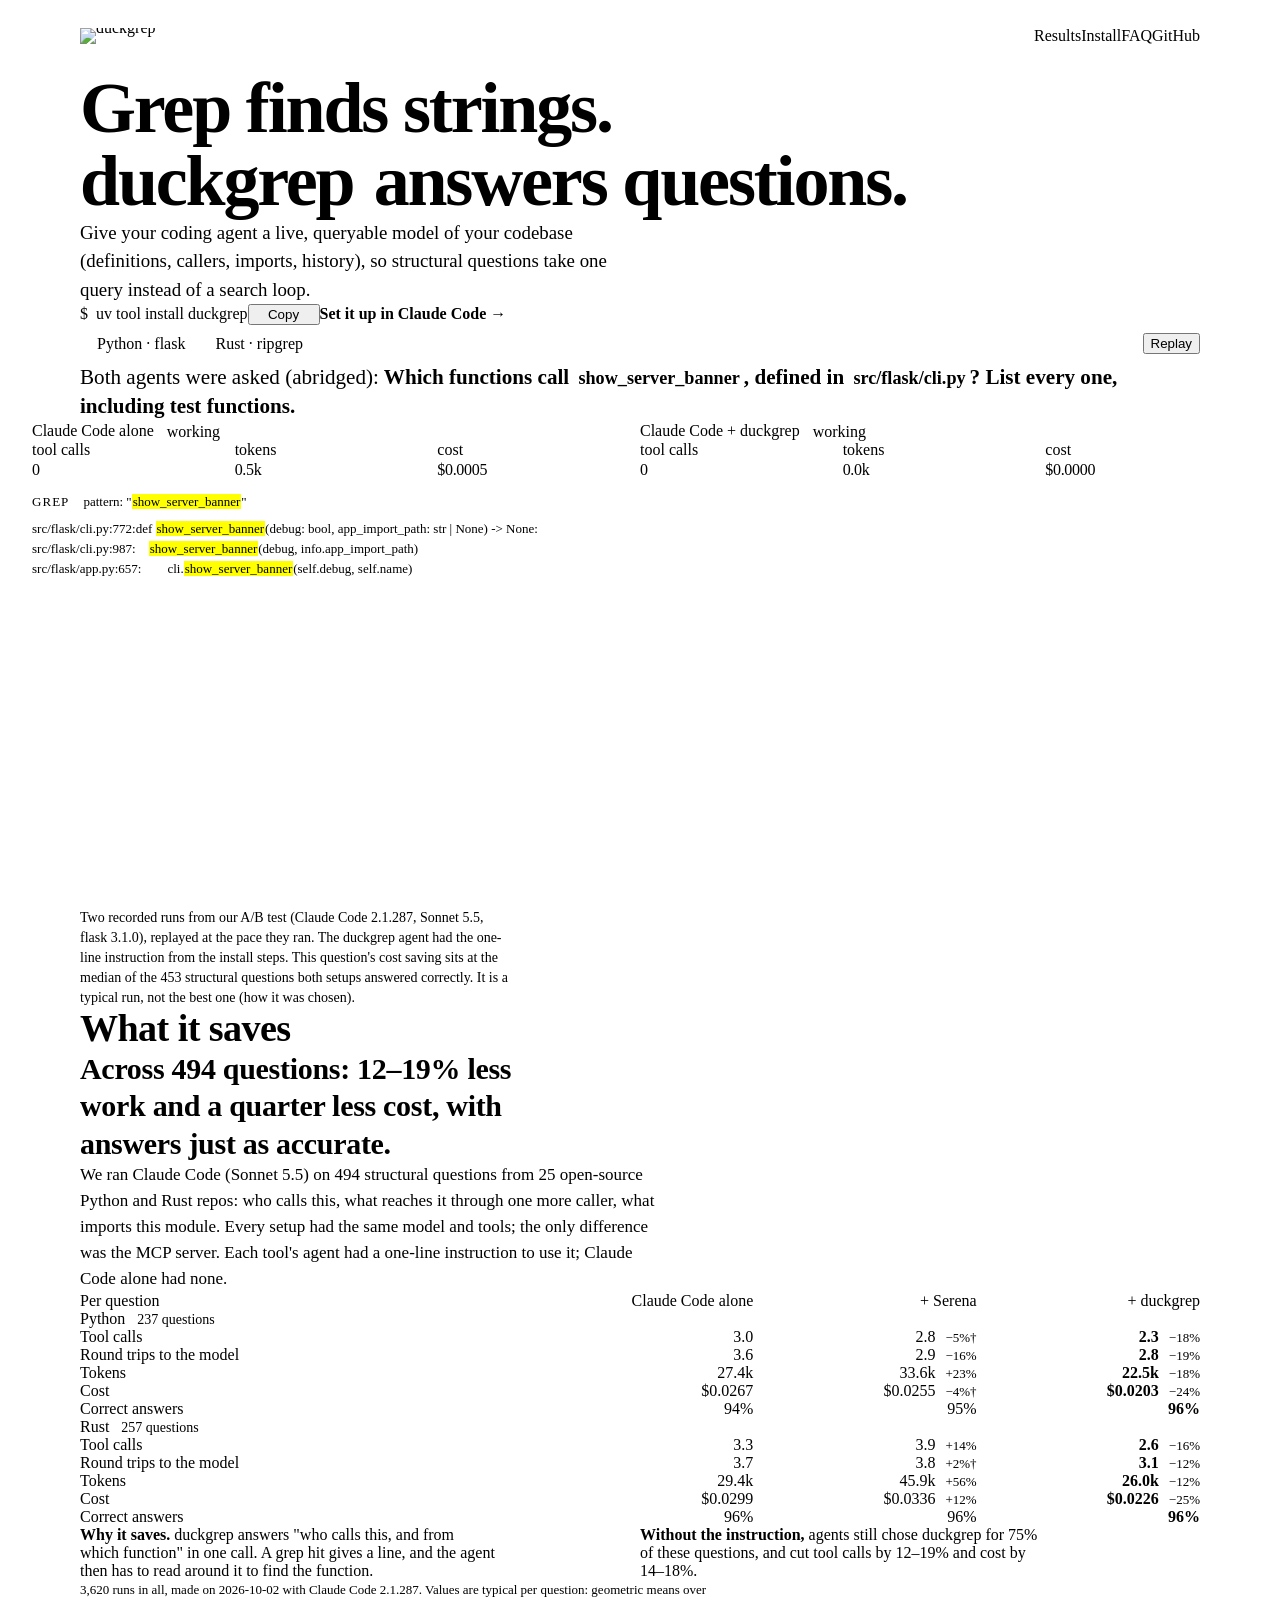
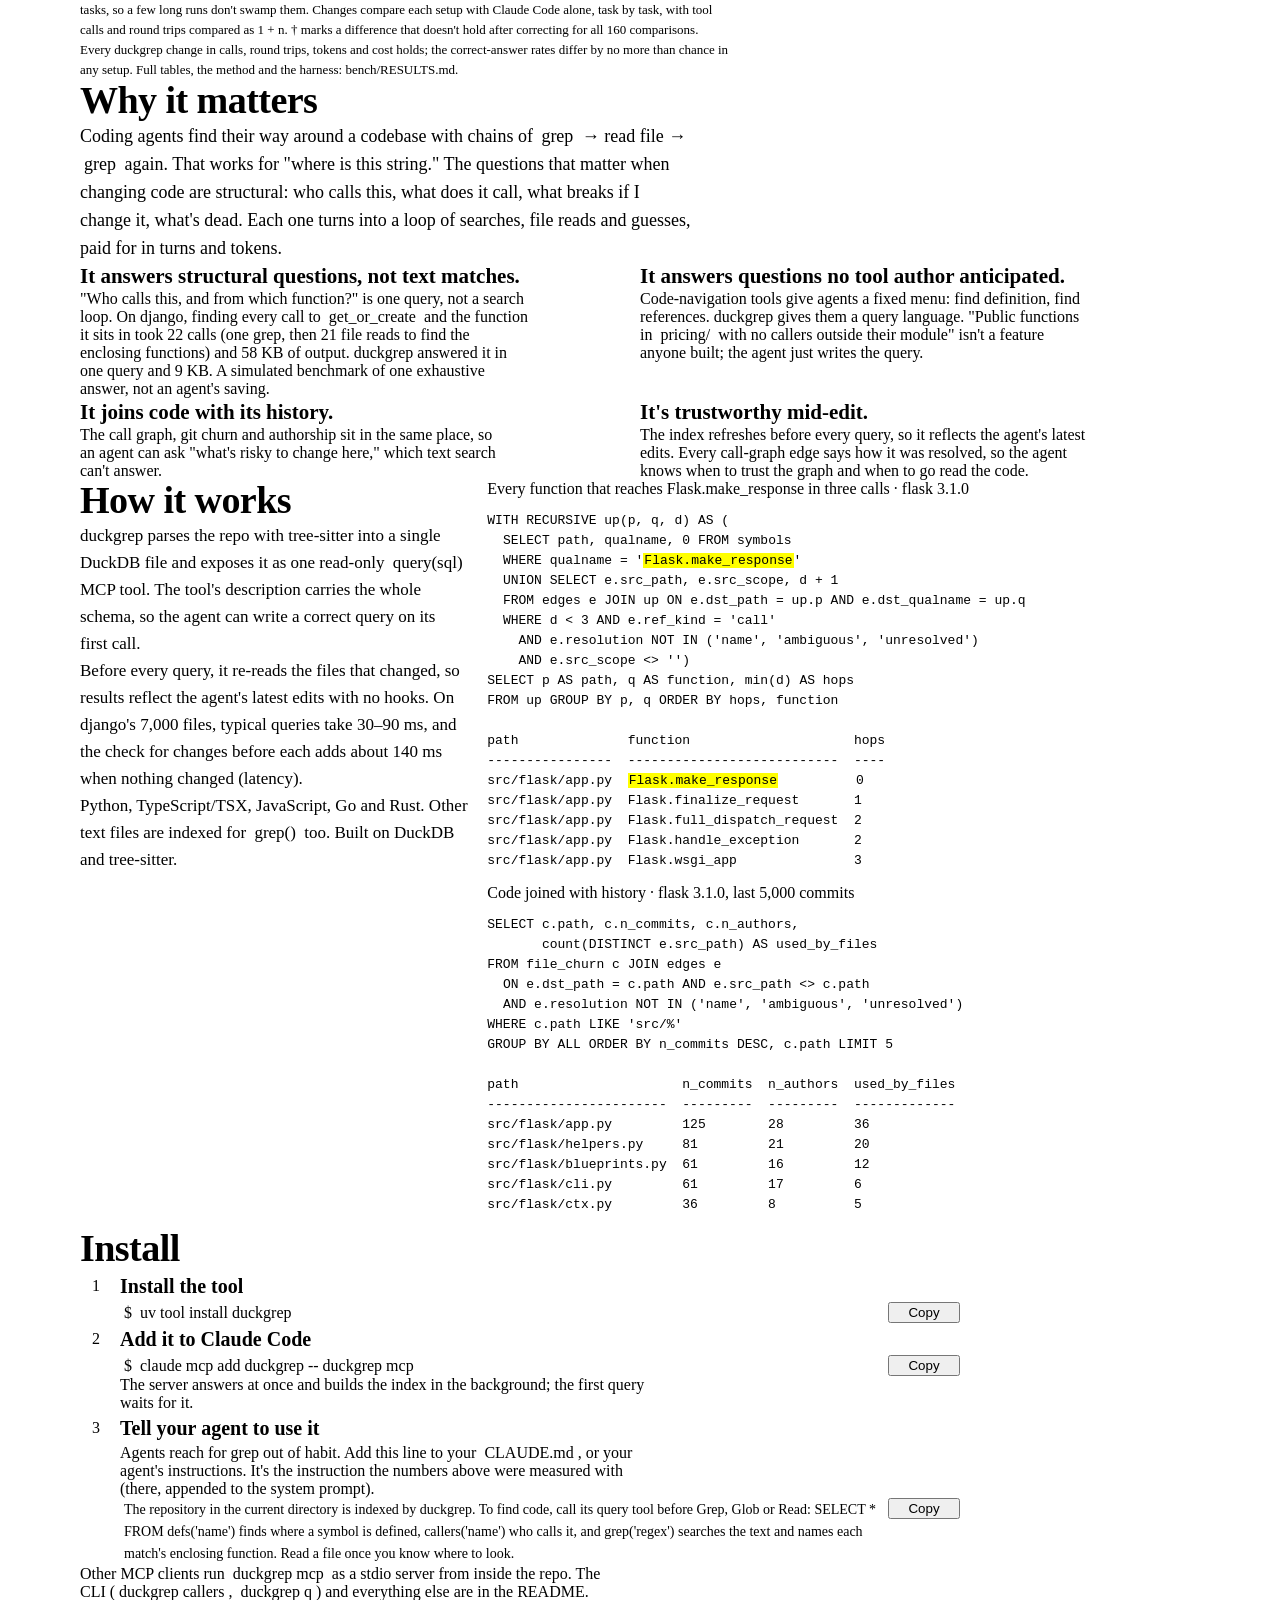
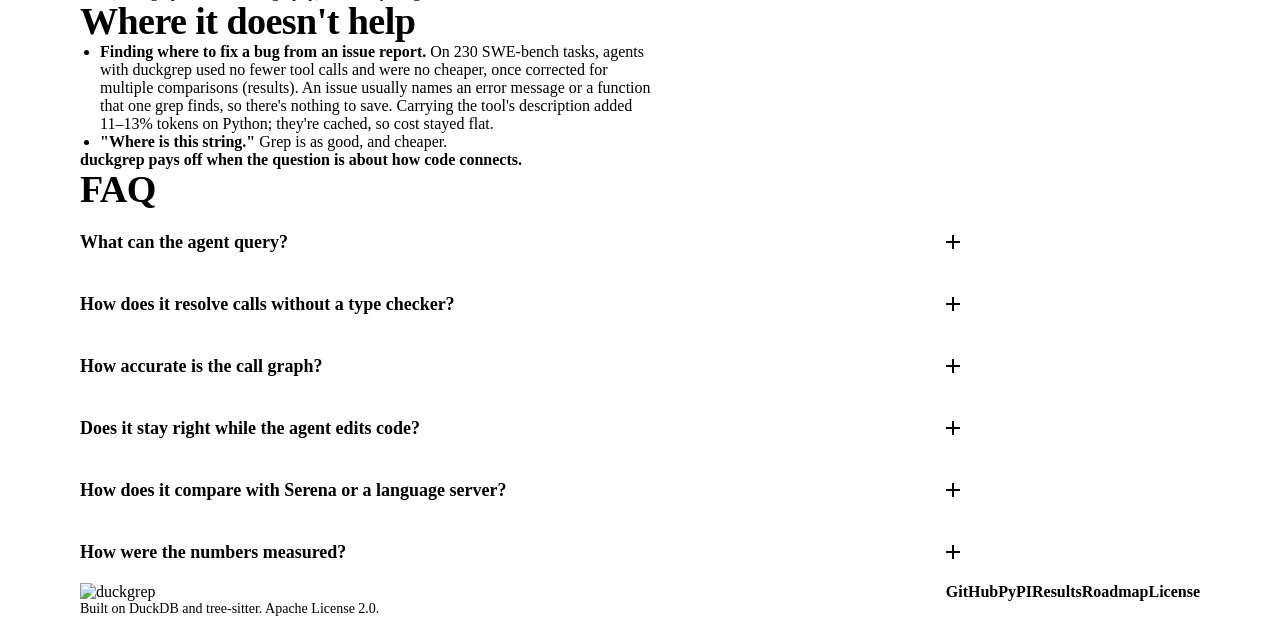
==== site/index.html @ 414340a4 "Merge pull request #22 from ccf/bench/jedi-no-django-stubs bench: score against django's source, not" ====
<!doctype html>
<html lang="en">
<head>
<meta charset="utf-8">
<meta name="viewport" content="width=device-width, initial-scale=1">
<title>duckgrep: a code index for coding agents (MCP server)</title>
<meta name="description" content="Give your coding agent a live, queryable model of your codebase (definitions, callers, imports, history), so structural questions take one query instead of a search loop.">
<link rel="canonical" href="https://duckgrep.dev/">
<meta property="og:type" content="website">
<meta property="og:url" content="https://duckgrep.dev/">
<meta property="og:title" content="duckgrep">
<meta property="og:description" content="Grep finds strings. duckgrep answers questions. Give your coding agent a live, queryable model of your codebase, so structural questions take one query instead of a search loop.">
<meta property="og:image" content="https://duckgrep.dev/og-image-dark.png">
<meta property="og:image:width" content="1200">
<meta property="og:image:height" content="630">
<meta property="og:image:alt" content="duckgrep: Grep finds strings. duckgrep answers questions.">
<meta name="twitter:card" content="summary_large_image">
<meta name="twitter:title" content="duckgrep: Grep finds strings. duckgrep answers questions.">
<link rel="icon" href="/favicon.ico" sizes="48x48">
<link rel="icon" href="/favicon.svg" type="image/svg+xml">
<link rel="apple-touch-icon" href="/apple-touch-icon.png">
<link rel="manifest" href="/site.webmanifest">
<meta name="theme-color" content="#fcfcfc" media="(prefers-color-scheme: light)">
<meta name="theme-color" content="#0d0d0d" media="(prefers-color-scheme: dark)">
<link rel="preconnect" href="https://fonts.googleapis.com">
<link rel="preconnect" href="https://fonts.gstatic.com" crossorigin>
<!-- the fonts tokens.css @imports, requested here so the browser finds them without waiting for tokens.css -->
<link rel="stylesheet" href="https://fonts.googleapis.com/css2?family=Hanken+Grotesk:wght@400;600;700&amp;family=JetBrains+Mono:wght@400;700;800&amp;display=swap">
<link rel="stylesheet" href="brand/tokens.css">
<link rel="stylesheet" href="brand/components.css">
<link rel="stylesheet" href="site.css">
<script>document.documentElement.classList.add("js")</script>
<script src="site.js" defer></script>
<script type="application/ld+json">
{
 "@context": "https://schema.org",
 "@type": "SoftwareApplication",
 "name": "duckgrep",
 "description": "Give your coding agent a live, queryable model of your codebase (definitions, callers, imports, history), so structural questions take one query instead of a search loop.",
 "url": "https://duckgrep.dev/",
 "applicationCategory": "DeveloperApplication",
 "operatingSystem": "macOS, Linux",
 "license": "https://www.apache.org/licenses/LICENSE-2.0",
 "offers": {
  "@type": "Offer",
  "price": "0",
  "priceCurrency": "USD"
 },
 "downloadUrl": "https://pypi.org/project/duckgrep/",
 "sameAs": [
  "https://github.com/ccf/duckgrep",
  "https://pypi.org/project/duckgrep/"
 ]
}
</script>
</head>
<body>
<a class="skip" href="#main">Skip to content</a>

<header class="top">
  <a class="top__home" href="/" aria-label="duckgrep home">
    <picture>
      <source media="(prefers-color-scheme: dark)" srcset="brand/logos/duckgrep-lockup-dark.svg">
      <img src="brand/logos/duckgrep-lockup-light.svg" alt="duckgrep" height="32">
    </picture>
  </a>
  <nav class="top__nav" aria-label="Page">
    <a href="#results">Results</a>
    <a href="#install">Install</a>
    <a href="#faq">FAQ</a>
    <a href="https://github.com/ccf/duckgrep">GitHub</a>
  </nav>
</header>

<main id="main">

<section class="hero" aria-labelledby="tagline">
  <h1 id="tagline" class="hero__title">Grep finds strings.<br>duckgrep <mark class="dg-match">answers questions.</mark></h1>
  <p class="hero__sub">Give your coding agent a live, queryable model of your codebase (definitions, callers, imports, history), so structural questions take one query instead of a search loop.</p>
  <div class="hero__act">
    <div class="cmd">
      <code class="cmd__text"><span class="cmd__prompt" aria-hidden="true">$</span> uv tool install duckgrep</code>
      <button class="dg-btn dg-btn--primary dg-btn--sm cmd__copy" type="button" data-copy="uv tool install duckgrep">Copy</button>
    </div>
    <a class="hero__more" href="#install">Set it up in Claude Code →</a>
  </div>
</section>

<section class="race" aria-labelledby="race-q">
  <div class="race__head">
    <div class="race__tabs" role="tablist" aria-label="Replayed question" hidden>
      <button type="button" role="tab" id="tab-python" aria-controls="q-python" aria-selected="true">Python · flask</button>
      <button type="button" role="tab" id="tab-rust" aria-controls="q-rust" aria-selected="false" tabindex="-1">Rust · ripgrep</button>
    </div>
    <button class="dg-btn dg-btn--secondary dg-btn--sm race__replay" type="button" hidden>Replay</button>
  </div>

  <div class="race__q" id="q-python" role="tabpanel" aria-labelledby="tab-python" data-q="python">
    <p class="race__ask" id="race-q"><span class="race__asked">Both agents were asked (abridged):</span> Which functions call <code>show_server_banner</code>, defined in <code>src/flask/cli.py</code>? List every one, including test functions.</p>
<!-- race:python -->
<div class="race__lanes" data-task="flask-callers-show_server_banner"><figure class="lane lane--alone"><figcaption class="dg-term__bar lane__bar">Claude Code alone</figcaption><dl class="meter" aria-label="Claude Code alone: totals"><div><dt>tool calls</dt><dd><span data-meter="calls">3</span></dd></div><div><dt>tokens</dt><dd><span data-meter="tokens">26.7k</span></dd></div><div><dt>cost</dt><dd><span data-meter="cost">$0.0182</span></dd></div></dl><ol class="steps dg-term"><li class="step" data-ms="1557" data-calls="1" data-tokens="6261" data-cost="0.0066"><p class="step__call"><span class="step__tool">Grep</span> <code><span class="ctx">pattern:</span> "<mark class="dg-match">show_server_banner</mark>"</code></p><pre class="step__out"><span class="path">src/flask/cli.py</span>:<span class="ln">772</span>:def <mark class="dg-match">show_server_banner</mark>(debug: bool, app_import_path: str | None) -&gt; None:
<span class="path">src/flask/cli.py</span>:<span class="ln">987</span>:    <mark class="dg-match">show_server_banner</mark>(debug, info.app_import_path)
<span class="path">src/flask/app.py</span>:<span class="ln">657</span>:        cli.<mark class="dg-match">show_server_banner</mark>(self.debug, self.name)</pre></li><li class="step" data-ms="3455" data-calls="2" data-tokens="12770" data-cost="0.0096"><p class="step__call"><span class="step__tool">Bash</span> <code><span class="prompt">$</span> awk 'NR&gt;=930 &amp;&amp; NR&lt;=990 &amp;&amp; /def /{print NR": "$0}' src/flask/cli.py; awk 'NR&gt;=600 &amp;&amp; NR&lt;=657 &amp;&amp; /def /{print NR": "$0}' src/flask/app.py</code></p><pre class="step__out"><span class="ln">941</span>: def run_command(
<span class="ln">969</span>:             def app(</pre></li><li class="step" data-ms="5466" data-calls="3" data-tokens="19462" data-cost="0.0122"><p class="step__call"><span class="step__tool">Grep</span> <code><span class="ctx">pattern:</span> "    def run\("  <span class="ctx">path:</span> src/flask/app.py</code></p><pre class="step__out"><span class="ln">546</span>:    def run(</pre></li><li class="step step--answer" data-ms="7905" data-calls="3" data-tokens="26661" data-cost="0.0182"><p class="step__answer"><span class="step__tool">answer</span> Flask.run, run_command <span class="verdict">correct</span></p></li></ol></figure><figure class="lane lane--duckgrep"><figcaption class="dg-term__bar lane__bar">Claude Code + duckgrep</figcaption><dl class="meter" aria-label="Claude Code + duckgrep: totals"><div><dt>tool calls</dt><dd><span data-meter="calls">2</span> <span class="meter__d">−1</span></dd></div><div><dt>tokens</dt><dd><span data-meter="tokens">22.7k</span> <span class="meter__d">−15%</span></dd></div><div><dt>cost</dt><dd><span data-meter="cost">$0.0141</span> <span class="meter__d">−23%</span></dd></div></dl><ol class="steps dg-term"><li class="step" data-ms="2131" data-calls="1" data-tokens="7243" data-cost="0.0060"><p class="step__call"><span class="step__tool">query</span> <code><span class="kw">SELECT</span> * <span class="kw">FROM</span> <span class="fn">callers</span>(<span class="str">'<mark class="dg-match">show_server_banner</mark>'</span>)</code></p><pre class="step__out"><span class="ctx">src_path          line  caller       ref_kind  receiver  resolution  targets</span>
<span class="ctx">----------------  ----  -----------  --------  --------  ----------  ------------------</span>
<span class="path">src/flask/app.py</span>  <span class="ln">657</span>   Flask.run    call      cli       module      <mark class="dg-match">show_server_banner</mark>
<span class="path">src/flask/cli.py</span>  <span class="ln">987</span>   run_command  call                local       <mark class="dg-match">show_server_banner</mark></pre></li><li class="step" data-ms="3831" data-calls="1" data-tokens="14765" data-cost="0.0092"><p class="step__note">Tests might reference it via mock; check quickly.</p></li><li class="step" data-ms="4087" data-calls="2" data-tokens="14765" data-cost="0.0092"><p class="step__call"><span class="step__tool">query</span> <code><span class="kw">SELECT</span> * <span class="kw">FROM</span> <span class="fn">grep</span>(<span class="str">'<mark class="dg-match">show_server_banner</mark>'</span>)</code></p><pre class="step__out"><span class="ctx">path              line  symbol              text</span>
<span class="ctx">----------------  ----  ------------------  -------------------------------------------------------------------------</span>
<span class="path">src/flask/app.py</span>  <span class="ln">657</span>   Flask.run                   cli.<mark class="dg-match">show_server_banner</mark>(self.debug, self.name)
<span class="path">src/flask/cli.py</span>  <span class="ln">772</span>   <mark class="dg-match">show_server_banner</mark>  def <mark class="dg-match">show_server_banner</mark>(debug: bool, app_import_path: str | None) -&gt; None:
<span class="path">src/flask/cli.py</span>  <span class="ln">987</span>   run_command             <mark class="dg-match">show_server_banner</mark>(debug, info.app_import_path)</pre></li><li class="step step--answer" data-ms="6415" data-calls="2" data-tokens="22740" data-cost="0.0141"><p class="step__answer"><span class="step__tool">answer</span> Flask.run, run_command <span class="verdict">correct</span></p></li></ol></figure></div>
<!-- /race:python -->
    <p class="race__result" data-result>Same answer, both correct. With duckgrep: <strong>1 fewer tool call, 15% fewer tokens and 23% less cost.</strong></p>
    <p class="race__note">Two recorded runs from our A/B test (Claude Code 2.1.287, Sonnet 5.5, flask 3.1.0), replayed at the pace they ran. The duckgrep agent had the one-line instruction from the install steps. This question's cost saving sits at the median of the 453 structural questions both setups answered correctly. It is a typical run, not the best one (<a href="https://github.com/ccf/duckgrep/blob/main/bench/RESULTS.md#replayed-runs">how it was chosen</a>).</p>
  </div>

  <div class="race__q" id="q-rust" role="tabpanel" aria-labelledby="tab-rust" data-q="rust">
    <p class="race__ask"><span class="race__asked">Both agents were asked (abridged):</span> Which functions call <code>eprint_nothing_searched</code>, defined in <code>crates/core/main.rs</code>, directly or through one intermediate function?</p>
<!-- race:rust -->
<div class="race__lanes" data-task="ripgrep-two-hop-eprint_nothing_searched"><figure class="lane lane--alone"><figcaption class="dg-term__bar lane__bar">Claude Code alone</figcaption><dl class="meter" aria-label="Claude Code alone: totals"><div><dt>tool calls</dt><dd><span data-meter="calls">3</span></dd></div><div><dt>tokens</dt><dd><span data-meter="tokens">27.6k</span></dd></div><div><dt>cost</dt><dd><span data-meter="cost">$0.0204</span></dd></div></dl><ol class="steps dg-term"><li class="step" data-ms="1761" data-calls="1" data-tokens="6268" data-cost="0.0063"><p class="step__call"><span class="step__tool">Grep</span> <code><span class="ctx">pattern:</span> "<mark class="dg-match">eprint_nothing_searched</mark>"</code></p><pre class="step__out"><span class="path">crates/core/main.rs</span>:<span class="ln">144</span>:        <mark class="dg-match">eprint_nothing_searched</mark>();
<span class="path">crates/core/main.rs</span>:<span class="ln">220</span>:        <mark class="dg-match">eprint_nothing_searched</mark>();
<span class="path">crates/core/main.rs</span>:<span class="ln">414</span>:fn <mark class="dg-match">eprint_nothing_searched</mark>() {</pre></li><li class="step" data-ms="3308" data-calls="2" data-tokens="12762" data-cost="0.0090"><p class="step__call"><span class="step__tool">Grep</span> <code><span class="ctx">pattern:</span> "^\s*(pub )?fn |<mark class="dg-match">eprint_nothing_searched</mark>"  <span class="ctx">path:</span> crates/core/main.rs</code></p><pre class="step__out"><span class="ln">43</span>:fn main() -&gt; ExitCode {
<span class="ln">77</span>:fn run(result: crate::flags::ParseResult&lt;HiArgs&gt;) -&gt; anyhow::Result&lt;ExitCode&gt; {
<span class="ln">107</span>:fn search(args: &amp;HiArgs, mode: SearchMode) -&gt; anyhow::Result&lt;bool&gt; {
<span class="ln">144</span>:        <mark class="dg-match">eprint_nothing_searched</mark>();
<span class="ln">160</span>:fn search_parallel(args: &amp;HiArgs, mode: SearchMode) -&gt; anyhow::Result&lt;bool&gt; {
<span class="ln">220</span>:        <mark class="dg-match">eprint_nothing_searched</mark>();
<span class="ln">235</span>:fn files(args: &amp;HiArgs) -&gt; anyhow::Result&lt;bool&gt; {
<span class="ctx">… 6 more lines</span></pre></li><li class="step" data-ms="4417" data-calls="2" data-tokens="19848" data-cost="0.0136"><p class="step__note">Direct callers: search, search_parallel. Now I need their callers.</p></li><li class="step" data-ms="4984" data-calls="3" data-tokens="19848" data-cost="0.0136"><p class="step__call"><span class="step__tool">Grep</span> <code><span class="ctx">pattern:</span> "\bsearch(_parallel)?\("  <span class="ctx">path:</span> crates  <span class="ctx">glob:</span> **/main.rs</code></p><pre class="step__out"><span class="path">crates/core/main.rs</span>:<span class="ln">87</span>:        Mode::Search(mode) if args.threads() == 1 =&gt; search(&amp;args, mode)?,
<span class="path">crates/core/main.rs</span>:<span class="ln">88</span>:        Mode::Search(mode) =&gt; search_parallel(&amp;args, mode)?,
<span class="path">crates/core/main.rs</span>:<span class="ln">107</span>:fn search(args: &amp;HiArgs, mode: SearchMode) -&gt; anyhow::Result&lt;bool&gt; {
<span class="path">crates/core/main.rs</span>:<span class="ln">126</span>:        let search_result = match searcher.search(&amp;haystack) {
<span class="path">crates/core/main.rs</span>:<span class="ln">160</span>:fn search_parallel(args: &amp;HiArgs, mode: SearchMode) -&gt; anyhow::Result&lt;bool&gt; {
<span class="path">crates/core/main.rs</span>:<span class="ln">190</span>:            let search_result = match searcher.search(&amp;haystack) {</pre></li><li class="step step--answer" data-ms="7589" data-calls="3" data-tokens="27623" data-cost="0.0204"><p class="step__answer"><span class="step__tool">answer</span> run, search, search_parallel <span class="verdict">correct</span></p></li></ol></figure><figure class="lane lane--duckgrep"><figcaption class="dg-term__bar lane__bar">Claude Code + duckgrep</figcaption><dl class="meter" aria-label="Claude Code + duckgrep: totals"><div><dt>tool calls</dt><dd><span data-meter="calls">2</span> <span class="meter__d">−1</span></dd></div><div><dt>tokens</dt><dd><span data-meter="tokens">23.0k</span> <span class="meter__d">−17%</span></dd></div><div><dt>cost</dt><dd><span data-meter="cost">$0.0159</span> <span class="meter__d">−22%</span></dd></div></dl><ol class="steps dg-term"><li class="step" data-ms="1700" data-calls="1" data-tokens="7378" data-cost="0.0079"><p class="step__call"><span class="step__tool">query</span> <code><span class="kw">SELECT</span> * <span class="kw">FROM</span> <span class="fn">callers</span>(<span class="str">'<mark class="dg-match">eprint_nothing_searched</mark>'</span>)</code></p><pre class="step__out"><span class="ctx">src_path             line  caller           ref_kind  receiver  resolution  targets</span>
<span class="ctx">-------------------  ----  ---------------  --------  --------  ----------  -----------------------</span>
<span class="path">crates/core/main.rs</span>  <span class="ln">144</span>   search           call                local       <mark class="dg-match">eprint_nothing_searched</mark>
<span class="path">crates/core/main.rs</span>  <span class="ln">220</span>   search_parallel  call                local       <mark class="dg-match">eprint_nothing_searched</mark></pre></li><li class="step" data-ms="3114" data-calls="2" data-tokens="15027" data-cost="0.0117"><p class="step__call"><span class="step__tool">query</span> <code><span class="kw">SELECT</span> * <span class="kw">FROM</span> <span class="fn">callers</span>(<span class="str">'search'</span>) <span class="kw">UNION</span> <span class="kw">ALL</span> <span class="kw">SELECT</span> * <span class="kw">FROM</span> <span class="fn">callers</span>(<span class="str">'search_parallel'</span>)</code></p><pre class="step__out"><span class="ctx">src_path                            line  caller           ref_kind  receiver  resolution  targets</span>
<span class="ctx">----------------------------------  ----  ---------------  --------  --------  ----------  ---------------</span>
<span class="path">crates/core/main.rs</span>                 <span class="ln">87</span>    run              call                local       search
<span class="path">crates/grep/examples/simplegrep.rs</span>  <span class="ln">29</span>    try_main         call                local       search
<span class="path">crates/core/main.rs</span>                 <span class="ln">126</span>   search           call      searcher  name        4 candidates
<span class="path">crates/core/main.rs</span>                 <span class="ln">190</span>   search_parallel  call      searcher  name        4 candidates
<span class="path">crates/core/main.rs</span>                 <span class="ln">88</span>    run              call                local       search_parallel</pre></li><li class="step step--answer" data-ms="6085" data-calls="2" data-tokens="23049" data-cost="0.0159"><p class="step__answer"><span class="step__tool">answer</span> run, search, search_parallel <span class="verdict">correct</span></p></li></ol></figure></div>
<!-- /race:rust -->
    <p class="race__result" data-result>Same answer, both correct. With duckgrep: <strong>1 fewer tool call, 17% fewer tokens and 22% less cost.</strong></p>
    <p class="race__note">Two recorded runs from our A/B test (Claude Code 2.1.287, Sonnet 5.5, ripgrep 14.1.1), replayed at the pace they ran. The duckgrep agent had the one-line instruction from the install steps. This question's cost saving is close to the median of the 453 structural questions both setups answered correctly (<a href="https://github.com/ccf/duckgrep/blob/main/bench/RESULTS.md#replayed-runs">how it was chosen</a>).</p>
  </div>
</section>

<section class="results" id="results" aria-labelledby="results-h">
  <h2 id="results-h" class="section__title">What it saves</h2>
  <p class="results__claim">Across 494 questions: 12–19% less work and a quarter less cost, with answers just as accurate.</p>
  <p class="section__lede">We ran Claude Code (Sonnet 5.5) on 494 structural questions from 25 open-source Python and Rust repos: who calls this, what reaches it through one more caller, what imports this module. Every setup had the same model and tools; the only difference was the MCP server. Each tool's agent had a one-line instruction to use it; Claude Code alone had none.</p>

  <div class="table-wrap" tabindex="0" role="region" aria-label="Results per question">
  <table class="results__table">
    <caption class="sr-only">Typical value per structural question (a geometric mean over tasks), by setup. Changes are against Claude Code alone.</caption>
    <thead>
      <tr><th scope="col">Per question</th><th scope="col">Claude Code alone</th><th scope="col">+ Serena</th><th scope="col" class="is-dg">+ duckgrep</th></tr>
    </thead>
    <tbody>
      <tr class="group"><th scope="rowgroup" colspan="4">Python <span>237 questions</span></th></tr>
      <tr><th scope="row">Tool calls</th><td>3.0</td><td>2.8 <span class="d">−5%†</span></td><td class="is-dg">2.3 <span class="d">−18%</span></td></tr>
      <tr><th scope="row">Round trips to the model</th><td>3.6</td><td>2.9 <span class="d">−16%</span></td><td class="is-dg">2.8 <span class="d">−19%</span></td></tr>
      <tr><th scope="row">Tokens</th><td>27.4k</td><td>33.6k <span class="d">+23%</span></td><td class="is-dg">22.5k <span class="d">−18%</span></td></tr>
      <tr><th scope="row">Cost</th><td>$0.0267</td><td>$0.0255 <span class="d">−4%†</span></td><td class="is-dg">$0.0203 <span class="d">−24%</span></td></tr>
      <tr><th scope="row">Correct answers</th><td>94%</td><td>95%</td><td class="is-dg">96%</td></tr>
      <tr class="group"><th scope="rowgroup" colspan="4">Rust <span>257 questions</span></th></tr>
      <tr><th scope="row">Tool calls</th><td>3.3</td><td>3.9 <span class="d">+14%</span></td><td class="is-dg">2.6 <span class="d">−16%</span></td></tr>
      <tr><th scope="row">Round trips to the model</th><td>3.7</td><td>3.8 <span class="d">+2%†</span></td><td class="is-dg">3.1 <span class="d">−12%</span></td></tr>
      <tr><th scope="row">Tokens</th><td>29.4k</td><td>45.9k <span class="d">+56%</span></td><td class="is-dg">26.0k <span class="d">−12%</span></td></tr>
      <tr><th scope="row">Cost</th><td>$0.0299</td><td>$0.0336 <span class="d">+12%</span></td><td class="is-dg">$0.0226 <span class="d">−25%</span></td></tr>
      <tr><th scope="row">Correct answers</th><td>96%</td><td>96%</td><td class="is-dg">96%</td></tr>
    </tbody>
  </table>
  </div>

  <div class="results__notes">
    <p><strong>Why it saves.</strong> duckgrep answers "who calls this, and from which function" in one call. A grep hit gives a line, and the agent then has to read around it to find the function.</p>
    <p><strong>Without the instruction,</strong> agents still chose duckgrep for 75% of these questions, and cut tool calls by 12–19% and cost by 14–18%.</p>
  </div>
  <p class="fine">3,620 runs in all, made on 2026-10-02 with Claude Code 2.1.287. Values are typical per question: geometric means over tasks, so a few long runs don't swamp them. Changes compare each setup with Claude Code alone, task by task, with tool calls and round trips compared as 1 + n. † marks a difference that doesn't hold after correcting for all 160 comparisons. Every duckgrep change in calls, round trips, tokens and cost holds; the correct-answer rates differ by no more than chance in any setup. Full tables, the method and the harness: <a href="https://github.com/ccf/duckgrep/blob/main/bench/RESULTS.md">bench/RESULTS.md</a>.</p>
</section>

<section class="why" aria-labelledby="why-h">
  <h2 id="why-h" class="section__title">Why it matters</h2>
  <p class="section__lede">Coding agents find their way around a codebase with chains of <code>grep</code> → read file → <code>grep</code> again. That works for "where is this string." The questions that matter when changing code are structural: who calls this, what does it call, what breaks if I change it, what's dead. Each one turns into a loop of searches, file reads and guesses, paid for in turns and tokens.</p>
  <ul class="reasons">
    <li><h3>It answers structural questions, not text matches.</h3><p>"Who calls this, and from which function?" is one query, not a search loop. On django, finding every call to <code>get_or_create</code> and the function it sits in took 22 calls (one grep, then 21 file reads to find the enclosing functions) and 58 KB of output. duckgrep answered it in one query and 9 KB. <a href="https://github.com/ccf/duckgrep/blob/main/bench/RESULTS.md">A simulated benchmark</a> of one exhaustive answer, not an agent's saving.</p></li>
    <li><h3>It answers questions no tool author anticipated.</h3><p>Code-navigation tools give agents a fixed menu: find definition, find references. duckgrep gives them a query language. "Public functions in <code>pricing/</code> with no callers outside their module" isn't a feature anyone built; the agent just writes the query.</p></li>
    <li><h3>It joins code with its history.</h3><p>The call graph, git churn and authorship sit in the same place, so an agent can ask "what's risky to change here," which text search can't answer.</p></li>
    <li><h3>It's trustworthy mid-edit.</h3><p>The index refreshes before every query, so it reflects the agent's latest edits. Every call-graph edge says how it was resolved, so the agent knows when to trust the graph and when to go read the code.</p></li>
  </ul>
</section>

<section class="how" aria-labelledby="how-h">
  <div class="how__text">
    <h2 id="how-h" class="section__title">How it works</h2>
    <p>duckgrep parses the repo with tree-sitter into a single DuckDB file and exposes it as one read-only <code>query(sql)</code> MCP tool. The tool's description carries the whole schema, so the agent can write a correct query on its first call.</p>
    <p>Before every query, it re-reads the files that changed, so results reflect the agent's latest edits with no hooks. On django's 7,000 files, typical queries take 30–90 ms, and the check for changes before each adds about 140 ms when nothing changed (<a href="https://github.com/ccf/duckgrep/blob/main/bench/RESULTS.md">latency</a>).</p>
    <p>Python, TypeScript/TSX, JavaScript, Go and Rust. Other text files are indexed for <code>grep()</code> too. Built on DuckDB and tree-sitter.</p>
  </div>
  <div class="how__terms">
    <figure class="how__term">
      <figcaption class="dg-term__bar">Every function that reaches <code>Flask.make_response</code> in three calls · flask 3.1.0</figcaption>
<pre class="dg-term"><span class="kw">WITH RECURSIVE</span> up(p, q, d) <span class="kw">AS</span> (
  <span class="kw">SELECT</span> path, qualname, <span class="num">0</span> <span class="kw">FROM</span> symbols
  <span class="kw">WHERE</span> qualname = <span class="str">'<mark class="dg-match">Flask.make_response</mark>'</span>
  <span class="kw">UNION SELECT</span> e.src_path, e.src_scope, d + <span class="num">1</span>
  <span class="kw">FROM</span> edges e <span class="kw">JOIN</span> up <span class="kw">ON</span> e.dst_path = up.p <span class="kw">AND</span> e.dst_qualname = up.q
  <span class="kw">WHERE</span> d &lt; <span class="num">3</span> <span class="kw">AND</span> e.ref_kind = <span class="str">'call'</span>
    <span class="kw">AND</span> e.resolution <span class="kw">NOT IN</span> (<span class="str">'name'</span>, <span class="str">'ambiguous'</span>, <span class="str">'unresolved'</span>)
    <span class="kw">AND</span> e.src_scope &lt;&gt; <span class="str">''</span>)
<span class="kw">SELECT</span> p <span class="kw">AS</span> path, q <span class="kw">AS</span> function, <span class="fn">min</span>(d) <span class="kw">AS</span> hops
<span class="kw">FROM</span> up <span class="kw">GROUP BY</span> p, q <span class="kw">ORDER BY</span> hops, function

<span class="ctx">path              function                     hops</span>
<span class="ctx">----------------  ---------------------------  ----</span>
<span class="path">src/flask/app.py</span>  <mark class="dg-match">Flask.make_response</mark>          0
<span class="path">src/flask/app.py</span>  Flask.finalize_request       1
<span class="path">src/flask/app.py</span>  Flask.full_dispatch_request  2
<span class="path">src/flask/app.py</span>  Flask.handle_exception       2
<span class="path">src/flask/app.py</span>  Flask.wsgi_app               3</pre>
    </figure>
    <figure class="how__term">
      <figcaption class="dg-term__bar">Code joined with history · flask 3.1.0, last 5,000 commits</figcaption>
<pre class="dg-term"><span class="kw">SELECT</span> c.path, c.n_commits, c.n_authors,
       <span class="fn">count</span>(<span class="kw">DISTINCT</span> e.src_path) <span class="kw">AS</span> used_by_files
<span class="kw">FROM</span> file_churn c <span class="kw">JOIN</span> edges e
  <span class="kw">ON</span> e.dst_path = c.path <span class="kw">AND</span> e.src_path &lt;&gt; c.path
  <span class="kw">AND</span> e.resolution <span class="kw">NOT IN</span> (<span class="str">'name'</span>, <span class="str">'ambiguous'</span>, <span class="str">'unresolved'</span>)
<span class="kw">WHERE</span> c.path <span class="kw">LIKE</span> <span class="str">'src/%'</span>
<span class="kw">GROUP BY ALL ORDER BY</span> n_commits <span class="kw">DESC</span>, c.path <span class="kw">LIMIT</span> <span class="num">5</span>

<span class="ctx">path                     n_commits  n_authors  used_by_files</span>
<span class="ctx">-----------------------  ---------  ---------  -------------</span>
<span class="path">src/flask/app.py</span>         125        28         36
<span class="path">src/flask/helpers.py</span>     81         21         20
<span class="path">src/flask/blueprints.py</span>  61         16         12
<span class="path">src/flask/cli.py</span>         61         17         6
<span class="path">src/flask/ctx.py</span>         36         8          5</pre>
    </figure>
  </div>
</section>

<section class="install" id="install" aria-labelledby="install-h">
  <h2 id="install-h" class="section__title">Install</h2>
  <ol class="steps-install">
    <li>
      <h3>Install the tool</h3>
      <div class="cmd"><code class="cmd__text"><span class="cmd__prompt" aria-hidden="true">$</span> uv tool install duckgrep</code><button class="dg-btn dg-btn--secondary dg-btn--sm cmd__copy" type="button" data-copy="uv tool install duckgrep">Copy</button></div>
    </li>
    <li>
      <h3>Add it to Claude Code</h3>
      <div class="cmd"><code class="cmd__text"><span class="cmd__prompt" aria-hidden="true">$</span> claude mcp add duckgrep -- duckgrep mcp</code><button class="dg-btn dg-btn--secondary dg-btn--sm cmd__copy" type="button" data-copy="claude mcp add duckgrep -- duckgrep mcp">Copy</button></div>
      <p>The server answers at once and builds the index in the background; the first query waits for it.</p>
    </li>
    <li>
      <h3>Tell your agent to use it</h3>
      <p>Agents reach for grep out of habit. Add this line to your <code>CLAUDE.md</code>, or your agent's instructions. It's the instruction the numbers above were measured with (there, appended to the system prompt).</p>
      <div class="cmd cmd--block"><code class="cmd__text" id="hint">The repository in the current directory is indexed by duckgrep. To find code, call its query tool before Grep, Glob or Read: SELECT * FROM defs('name') finds where a symbol is defined, callers('name') who calls it, and grep('regex') searches the text and names each match's enclosing function. Read a file once you know where to look.</code><button class="dg-btn dg-btn--secondary dg-btn--sm cmd__copy" type="button" data-copy-from="hint">Copy</button></div>
    </li>
  </ol>
  <p class="install__more">Other MCP clients run <code>duckgrep mcp</code> as a stdio server from inside the repo. The CLI (<code>duckgrep callers</code>, <code>duckgrep q</code>) and everything else are in the <a href="https://github.com/ccf/duckgrep#readme">README</a>.</p>
</section>

<section class="limits" aria-labelledby="limits-h">
  <h2 id="limits-h" class="section__title">Where it doesn't help</h2>
  <ul>
    <li><strong>Finding where to fix a bug from an issue report.</strong> On 230 SWE-bench tasks, agents with duckgrep used no fewer tool calls and were no cheaper, once corrected for multiple comparisons (<a href="https://github.com/ccf/duckgrep/blob/main/bench/RESULTS.md">results</a>). An issue usually names an error message or a function that one grep finds, so there's nothing to save. Carrying the tool's description added 11–13% tokens on Python; they're cached, so cost stayed flat.</li>
    <li><strong>"Where is this string."</strong> Grep is as good, and cheaper.</li>
  </ul>
  <p>duckgrep pays off when the question is about how code connects.</p>
</section>

<section class="faq" id="faq" aria-labelledby="faq-h">
  <h2 id="faq-h" class="section__title">FAQ</h2>

  <details>
    <summary>What can the agent query?</summary>
    <div class="faq__a">
      <dl class="schema">
        <div><dt><code>files</code></dt><dd>path, language, size, hash, line count, parse errors</dd></div>
        <div><dt><code>symbols</code></dt><dd>name, qualified name (<code>Class.method</code>), kind, parent, lines, signature, first doc line, exported</dd></div>
        <div><dt><code>refs</code></dt><dd>every identifier use (call, read, attribute, write, type, inherit, decorator, import, …), its receiver and enclosing scope</dd></div>
        <div><dt><code>imports</code></dt><dd>as written, plus the repo file each resolves to</dd></div>
        <div><dt><code>edges</code></dt><dd>reference → definition (the call graph), with a resolution tier</dd></div>
        <div><dt><code>lines</code></dt><dd>full text, for <code>grep()</code></dd></div>
        <div><dt><code>commits</code>, <code>file_churn</code></dt><dd>git history</dd></div>
      </dl>
      <p>Table macros: <code>defs</code>, <code>callers</code>, <code>callees</code>, <code>outline</code>, <code>grep</code>, <code>source</code>. <code>duckgrep schema</code> prints exactly what the agent sees.</p>
    </div>
  </details>

  <details>
    <summary>How does it resolve calls without a type checker?</summary>
    <div class="faq__a">
      <p>Tree-sitter gives syntax, not types, so every edge says how it was resolved:</p>
      <ul>
        <li><strong>Confident</strong> (<code>self</code>, <code>local</code>, <code>package</code>, <code>import</code>, <code>module</code>, <code>qualified</code>): from scope and import analysis, including aliases, relative imports, star imports (Python and Rust), <code>go.mod</code> prefixes, Cargo crate names and one hop of re-exports. <code>qualified</code> (<code>Class.method</code>) needs the class defined or imported in the calling file.</li>
        <li><strong><code>name</code></strong>: <code>obj.method()</code> on a receiver of unknown type, matched by method name, one row per candidate up to 10.</li>
        <li><strong><code>ambiguous</code></strong>: more candidates, or a method builtin types also have (<code>get</code>, <code>append</code>, <code>clone</code>). The target is left empty rather than guessed.</li>
        <li><strong><code>unresolved</code></strong>: no in-repo target, such as the standard library or third-party code.</li>
      </ul>
    </div>
  </details>

  <details>
    <summary>How accurate is the call graph?</summary>
    <div class="faq__a">
      <p>Measured against jedi's goto-definition on sampled calls in Python repos (<a href="https://github.com/ccf/duckgrep/blob/main/bench/RESULTS.md">bench/RESULTS.md</a>):</p>
      <div class="table-wrap">
      <table class="mini">
        <thead><tr><th scope="col">Repo</th><th scope="col">Calls with an in-repo target</th><th scope="col">Resolved confidently</th><th scope="col">Precision</th></tr></thead>
        <tbody>
          <tr><th scope="row">django</th><td>1,532</td><td>65.7%</td><td>100%</td></tr>
          <tr><th scope="row">freqtrade</th><td>1,623</td><td>71.4%</td><td>100%</td></tr>
          <tr><th scope="row">requests</th><td>55</td><td>85.5%</td><td>100%</td></tr>
        </tbody>
      </table>
      </div>
      <p>The rest fall to <code>name</code>, <code>ambiguous</code> or <code>unresolved</code>, which say so rather than guess. Calls on local variables are the main gap; see the <a href="https://github.com/ccf/duckgrep/blob/main/docs/roadmap.md">roadmap</a>.</p>
    </div>
  </details>

  <details>
    <summary>Does it stay right while the agent edits code?</summary>
    <div class="faq__a">
      <p>Yes. Before every query it lists the repo's files, stats each one and hashes only those whose size or modification time changed. Changed files have their rows swapped in one transaction, and call-graph edges that depend on them are recomputed when a query needs them. Tests check that the incremental index equals a full rebuild after renames, deletions and import changes. One known gap: an aliased re-export chain can keep a stale edge after an edit (<a href="https://github.com/ccf/duckgrep/blob/main/docs/roadmap.md">roadmap</a>).</p>
    </div>
  </details>

  <details>
    <summary>How does it compare with Serena or a language server?</summary>
    <div class="faq__a">
      <p>Serena gives agents a fixed set of language-server tools (find symbol, find references). duckgrep gives them one query over the whole parse, the call graph and git history, so questions combine in a single call. In the same benchmark, Serena added 23–56% tokens and cost 12% more on Rust; duckgrep cut cost by 24–25%, and accuracy was level across all three. The trade-off: a language server resolves types exactly; duckgrep's edges say when they're guessing.</p>
    </div>
  </details>

  <details>
    <summary>How were the numbers measured?</summary>
    <div class="faq__a">
      <p>The real Claude Code CLI ran in a scrubbed environment, with Bash, Read, Grep and Glob, under five setups that differ only in one MCP server and an optional one-line instruction. The 724 tasks were structural questions with answer keys from jedi and rust-analyzer, and issue localization from SWE-bench Lite, Multilingual and Live, with keys from the fix patches. Each setup is paired with plain Claude Code task by task, with bootstrap intervals and a Holm correction across all comparisons.</p>
      <p>The harness, the suites and every number are in the repo: <a href="https://github.com/ccf/duckgrep/tree/main/bench/eval">bench/eval</a> and <a href="https://github.com/ccf/duckgrep/blob/main/bench/RESULTS.md">bench/RESULTS.md</a>.</p>
    </div>
  </details>
</section>

</main>

<footer class="foot">
  <div class="foot__mark">
    <picture>
      <source media="(prefers-color-scheme: dark)" srcset="brand/logos/duckgrep-lockup-dark.svg">
      <img src="brand/logos/duckgrep-lockup-light.svg" alt="duckgrep" height="24">
    </picture>
    <p>Built on DuckDB and tree-sitter. Apache License 2.0.</p>
  </div>
  <nav class="foot__nav" aria-label="Elsewhere">
    <a href="https://github.com/ccf/duckgrep">GitHub</a>
    <a href="https://pypi.org/project/duckgrep/">PyPI</a>
    <a href="https://github.com/ccf/duckgrep/blob/main/bench/RESULTS.md">Results</a>
    <a href="https://github.com/ccf/duckgrep/blob/main/docs/roadmap.md">Roadmap</a>
    <a href="https://github.com/ccf/duckgrep/blob/main/LICENSE">License</a>
  </nav>
</footer>
</body>
</html>
---- site/site.css ----
/* duckgrep.dev. Colours, type and spacing come from brand/tokens.css; terminal and button from brand/components.css. */

*,
*::before,
*::after { box-sizing: border-box; }

html { -webkit-text-size-adjust: 100%; scroll-padding-top: var(--space-4); }
@media (prefers-reduced-motion: no-preference) { html { scroll-behavior: smooth; } }

body {
  margin: 0;
  background: var(--surface);
  color: var(--ink);
  font: 400 16px/24px var(--font-sans);
  font-kerning: normal;
  -webkit-font-smoothing: antialiased;
  caret-color: var(--ink);
  scrollbar-color: var(--border-strong) var(--surface);
}

::selection { background: var(--match-bg); color: var(--match-ink); }

:focus-visible { outline: 2px solid var(--focus); outline-offset: 2px; border-radius: var(--radius-sm); }

a { color: var(--link); text-decoration: none; text-underline-offset: 3px; text-decoration-thickness: 1px; }
a:hover { text-decoration: underline; }

code { font: 400 0.92em/1 var(--font-mono); font-variant-ligatures: none; }
p code, li code, dd code, summary code, h3 code {
  padding: 1px 4px;
  border-radius: var(--radius-sm);
  background: var(--surface-code);
  border: 1px solid var(--border);
  white-space: nowrap;
}

h1, h2, h3 { margin: 0; text-wrap: balance; }
p { margin: 0; text-wrap: pretty; }

.sr-only {
  position: absolute; width: 1px; height: 1px; padding: 0; margin: -1px;
  overflow: hidden; clip: rect(0 0 0 0); white-space: nowrap; border: 0;
}

.skip {
  position: absolute; left: var(--space-3); top: -48px; z-index: 2;
  padding: var(--space-2) var(--space-3); border-radius: var(--radius-md);
  background: var(--ink); color: var(--surface);
}
.skip:focus { top: var(--space-3); }

/* the one column */
.top, main > section, .foot {
  width: min(1120px, 100% - 2 * clamp(16px, 4vw, 32px));
  margin-inline: auto;
}
/* the race is the one moment wider than the column: its tables need the room */
main > section.race { width: min(1360px, 100% - 2 * clamp(16px, 4vw, 32px)); }

/* header */
.top {
  display: flex; align-items: center; justify-content: space-between; gap: var(--space-4);
  height: 72px;
}
.top__home { display: block; line-height: 0; border-radius: var(--radius-md); }
.top__home img { height: 32px; width: auto; }
.top__nav { display: flex; gap: var(--space-4); font: 600 15px/20px var(--font-sans); }
.top__nav a { color: var(--ink-muted); }
.top__nav a:hover { color: var(--ink); }

/* hero */
.hero { padding-block: clamp(32px, 4.5vw, 56px) var(--space-5); }
.hero__title {
  font-size: clamp(2.5rem, 1.1rem + 5vw, 4.5rem);
  line-height: 1.02;
  font-weight: 700;
  letter-spacing: -0.03em;
}
.hero__title .dg-match {
  padding: 0 0.06em; border-radius: var(--radius-sm);
  background: linear-gradient(var(--match-bg), var(--match-bg)) 0 58% / 100% 0.9em no-repeat;
  -webkit-box-decoration-break: clone; box-decoration-break: clone; }
.hero__sub {
  margin-top: var(--space-3);
  max-width: 60ch;
  font-size: clamp(17px, 0.9rem + 0.35vw, 20px);
  line-height: 1.5;
  color: var(--ink-muted);
}
.hero__act { display: flex; flex-wrap: wrap; align-items: center; gap: var(--space-3) var(--space-4); margin-top: var(--space-4); }
.hero__more { font-weight: 600; }

/* a copyable command */
.cmd {
  display: flex; align-items: center; gap: var(--space-3);
  min-width: 0; max-width: 100%;
  padding: 4px 4px 4px var(--space-3);
  border: 1px solid var(--border);
  border-radius: var(--radius-md);
  background: var(--surface-code);
}
.cmd__text {
  flex: 1 1 auto; min-width: 0;
  font: 400 15px/22px var(--font-mono);
  white-space: nowrap; overflow-x: auto;
  scrollbar-width: none;
}
.cmd__prompt { color: var(--code-comment); margin-right: 0.5ch; user-select: none; }
.cmd__copy { flex: none; min-width: 72px; justify-content: center; }
.cmd--block { align-items: flex-start; padding-block: var(--space-3) 4px; }
.cmd--block .cmd__text { white-space: normal; font-size: 14px; line-height: 22px; padding-bottom: var(--space-2); }

/* the race */
.race { padding-bottom: var(--space-2); }
.race__head { display: flex; align-items: center; justify-content: space-between; gap: var(--space-3); margin-bottom: var(--space-3); }
.race__head:has(> [hidden]:first-child + [hidden]) { display: none; }
.race__tabs { display: inline-flex; padding: 3px; gap: 2px; border: 1px solid var(--border); border-radius: var(--radius-pill); background: var(--surface-raised); }
.race__tabs [role="tab"] {
  height: 32px; padding: 0 14px;
  border: 0; border-radius: var(--radius-pill);
  background: transparent; color: var(--ink-muted);
  font: 600 14px/1 var(--font-sans);
  cursor: pointer;
}
.race__tabs [role="tab"]:hover { color: var(--ink); }
.race__tabs [aria-selected="true"], .race__tabs [aria-selected="true"]:hover { background: var(--ink); color: var(--surface); }

.race__q + .race__q { margin-top: var(--space-6); }
.js .race__q + .race__q { margin-top: 0; }
.race__ask {
  margin-bottom: var(--space-3);
  font-size: clamp(18px, 1rem + 0.4vw, 22px);
  line-height: 1.4;
  font-weight: 600;
}
.race__asked { font-weight: 400; color: var(--ink-muted); }
.race__ask code { font-size: 0.86em; }

.race__lanes { display: grid; grid-template-columns: repeat(2, minmax(0, 1fr)); gap: var(--space-3); }

.lane {
  display: flex; flex-direction: column;
  margin: 0; min-width: 0;
  border: 1px solid var(--border);
  border-radius: var(--radius-md);
  background: var(--surface-code);
  overflow: hidden;
}
.lane--duckgrep { border-color: var(--border-strong); }
.lane__bar.dg-term__bar { margin: 0; gap: var(--space-2); }
.lane--duckgrep .lane__bar { color: var(--ink); }
.lane__status { display: inline-flex; align-items: center; gap: 6px; font-weight: 400; letter-spacing: 0; text-transform: none; color: var(--ink-muted); }
.lane__status::before { content: ""; width: 7px; height: 7px; border-radius: 50%; background: var(--border-strong); }
.lane.is-running .lane__status::before { background: var(--ink); }
.lane.is-done .lane__status::before { background: var(--code-function); }
@media (prefers-reduced-motion: no-preference) {
  .lane.is-running .lane__status::before { animation: pulse 1.1s ease-in-out infinite; }
}
@keyframes pulse { 50% { opacity: 0.25; } }

.steps.dg-term {
  flex: 1 1 auto;
  margin: 0; padding: 0 var(--space-3);
  list-style: none;
  border: 0; border-radius: 0; background: none;
  font-size: 13px; line-height: 20px;
  overflow: visible;
}
.step { padding-block: 12px; border-top: 1px dashed var(--border); }
.step:first-child { border-top: 0; }
.step__call { display: flex; gap: 10px; align-items: baseline; font-family: var(--font-mono); }
.step__call code { font: inherit; white-space: pre-wrap; overflow-wrap: anywhere; }
.step__tool {
  flex: none; min-width: 5ch;
  font: 700 11px/20px var(--font-mono); letter-spacing: 0.08em; text-transform: uppercase;
  color: var(--ink-muted);
}
.lane--duckgrep .step__tool { color: var(--ink); }
.step__out {
  margin: 6px 0 0;
  font: 400 12px/18px var(--font-mono);
  white-space: pre;
  overflow-x: auto;
  scrollbar-width: thin;
}
.step__note { font-family: var(--font-mono); color: var(--code-comment); }
.step__answer { display: flex; flex-wrap: wrap; gap: 4px 10px; align-items: baseline; font: 700 13px/20px var(--font-mono); }
.verdict {
  padding: 0 8px; border-radius: var(--radius-pill);
  border: 1px solid currentColor;
  color: var(--code-function);
  font: 600 12px/18px var(--font-sans);
}
.dg-term mark.dg-match, .step mark.dg-match { padding: 0 1px; }

.meter {
  display: grid; grid-template-columns: repeat(3, minmax(0, 1fr));
  margin: 0;
  border-bottom: 1px solid var(--border);
  background: var(--surface-raised);
}
.meter > div { padding: 12px var(--space-3) 14px; }
.meter > div + div { border-left: 1px solid var(--border); }
.meter dt { font: 400 13px/18px var(--font-sans); color: var(--ink-muted); }
.meter dd {
  margin: 2px 0 0;
  font: 700 clamp(20px, 1rem + 0.9vw, 28px)/1.15 var(--font-mono);
  font-variant-numeric: tabular-nums;
  letter-spacing: -0.02em;
  white-space: nowrap;
}

.race__result {
  margin-top: var(--space-4);
  font-size: clamp(18px, 1rem + 0.4vw, 21px); line-height: 1.45;
}
.race__result strong { font-weight: 700; }
.race__note { margin-top: var(--space-2); max-width: 75ch; font-size: 14px; line-height: 20px; color: var(--ink-muted); }

/* the replay: steps that have not landed yet keep their space, so nothing below moves */
.step.is-pending { opacity: 0; clip-path: inset(0 0 100% 0); }
.race__result.is-pending { opacity: 0; transform: translateY(6px); }
.meter__d.is-pending { opacity: 0; }
@media (prefers-reduced-motion: no-preference) {
  .step { transition: opacity 0.45s cubic-bezier(0.16, 1, 0.3, 1), clip-path 0.55s cubic-bezier(0.16, 1, 0.3, 1); }
  .race__result, .meter__d { transition: opacity 0.6s cubic-bezier(0.16, 1, 0.3, 1), transform 0.6s cubic-bezier(0.16, 1, 0.3, 1); }
  .step.is-pending, .race__result.is-pending, .meter__d.is-pending { transition: none; }
}

/* sections */
main > section:not(.hero):not(.race) { padding-top: clamp(64px, 9vw, var(--space-7)); }
.section__title {
  font-size: clamp(28px, 1.1rem + 1.6vw, 40px);
  line-height: 1.1;
  letter-spacing: -0.015em;
}
.section__lede { margin-top: var(--space-3); max-width: 68ch; font-size: 18px; line-height: 28px; }

/* results */
.results__claim {
  margin-top: var(--space-3);
  max-width: 30ch;
  font-size: clamp(22px, 1.1rem + 1vw, 30px); line-height: 1.25; font-weight: 600;
  letter-spacing: -0.01em;
}
.results .section__lede { color: var(--ink-muted); font-size: 17px; line-height: 26px; }

.table-wrap { margin-top: var(--space-5); overflow-x: auto; scrollbar-width: thin; }
.results__table { width: 100%; min-width: 600px; border-collapse: collapse; font-variant-numeric: tabular-nums; }
.results__table th, .results__table td { padding: 11px var(--space-3); text-align: right; border-bottom: 1px solid var(--border); }
.results__table th:first-child { text-align: left; }
.results__table thead th {
  vertical-align: bottom;
  font: 600 14px/20px var(--font-sans); color: var(--ink-muted);
  border-bottom-color: var(--ink);
}
.results__table thead th.is-dg { color: var(--ink); }
.results__table tbody th[scope="row"] { font-weight: 400; }
.results__table td { font: 400 15px/22px var(--font-mono); white-space: nowrap; }
.results__table td.is-dg { font-weight: 700; background: var(--surface-raised); box-shadow: inset 1px 0 0 var(--border), inset -1px 0 0 var(--border); }
.results__table .d { margin-left: 6px; font-size: 13px; font-weight: 400; color: var(--ink-muted); }
.results__table td.is-dg .d { color: var(--ink); }
.results__table tr.group th {
  padding-top: var(--space-5);
  font: 700 18px/24px var(--font-sans);
  border-bottom-color: var(--border-strong);
}
.results__table tr.group th span { margin-left: 8px; font-size: 14px; font-weight: 400; color: var(--ink-muted); }

.results__notes { display: grid; grid-template-columns: repeat(2, minmax(0, 1fr)); gap: var(--space-3) var(--space-5); margin-top: var(--space-5); }
.results__notes p { max-width: 52ch; }
.fine { margin-top: var(--space-4); max-width: 100ch; font-size: 13px; line-height: 20px; color: var(--ink-muted); }

/* why */
.reasons { display: grid; grid-template-columns: repeat(2, minmax(0, 1fr)); gap: var(--space-5) var(--space-6); margin: var(--space-6) 0 0; padding: 0; list-style: none; }
.reasons li { padding-top: var(--space-3); border-top: 2px solid var(--ink); }
.reasons h3 { font-size: 21px; line-height: 28px; font-weight: 700; }
.reasons p { margin-top: var(--space-2); max-width: 56ch; color: var(--ink-muted); }
.reasons p code { color: var(--ink); }

/* how */
.how { display: grid; grid-template-columns: minmax(0, 4fr) minmax(0, 7fr); gap: var(--space-6); align-items: start; }
.how__text { position: sticky; top: var(--space-5); }
.how__text p { margin-top: var(--space-3); max-width: 46ch; font-size: 17px; line-height: 27px; }
.how__terms { display: grid; gap: var(--space-4); min-width: 0; }
.how__term { margin: 0; min-width: 0; border: 1px solid var(--border); border-radius: var(--radius-md); background: var(--surface-code); overflow: hidden; }
.how__term .dg-term__bar { margin: 0; }
.how__term .dg-term { border: 0; border-radius: 0; background: none; font-size: 13px; line-height: 20px; scrollbar-width: thin; }

/* install */
.steps-install { margin: var(--space-5) 0 0; padding: 0; list-style: none; counter-reset: step; display: grid; gap: var(--space-5); max-width: 880px; }
.steps-install li { display: grid; grid-template-columns: 40px minmax(0, 1fr); column-gap: var(--space-3); row-gap: var(--space-2); counter-increment: step; }
.steps-install li::before {
  content: counter(step);
  grid-row: 1 / span 3;
  width: 32px; height: 32px; border-radius: 50%;
  display: grid; place-items: center;
  border: 1px solid var(--border-strong);
  font: 700 14px/1 var(--font-mono);
}
.steps-install h3 { font-size: 20px; line-height: 32px; font-weight: 700; }
.steps-install p { max-width: 68ch; color: var(--ink-muted); }
.install__more { margin-top: var(--space-5); max-width: 68ch; color: var(--ink-muted); }

/* limits */
.limits ul { margin: var(--space-4) 0 0; padding-left: 20px; max-width: 72ch; }
.limits li + li { margin-top: var(--space-2); }
.limits li::marker { color: var(--ink-muted); }
.limits > p { margin-top: var(--space-3); max-width: 72ch; font-weight: 600; }

/* faq */
.faq details { max-width: 880px; border-top: 1px solid var(--border); }
.faq details:last-of-type { border-bottom: 1px solid var(--border); }
.faq h2 + details { margin-top: var(--space-5); }
.faq summary {
  display: flex; align-items: center; justify-content: space-between; gap: var(--space-3);
  padding: 18px 0;
  font-size: 18px; line-height: 26px; font-weight: 600;
  cursor: pointer; list-style: none;
}
.faq summary::-webkit-details-marker { display: none; }
.faq summary::after {
  content: ""; flex: none; width: 14px; height: 14px;
  background:
    linear-gradient(currentColor, currentColor) center / 14px 2px no-repeat,
    linear-gradient(currentColor, currentColor) center / 2px 14px no-repeat;
  transition: transform 0.25s cubic-bezier(0.16, 1, 0.3, 1);
}
.faq details[open] summary::after { transform: rotate(45deg); }
.faq summary:hover { color: var(--ink); text-decoration: underline; text-underline-offset: 4px; text-decoration-thickness: 1px; }
.faq__a { padding-bottom: var(--space-4); max-width: 72ch; }
.faq__a > * + * { margin-top: var(--space-3); }
.faq__a ul { padding-left: 20px; }
.faq__a li + li { margin-top: var(--space-2); }
.schema { margin: 0; display: grid; gap: var(--space-2); }
.schema div { display: grid; grid-template-columns: 11rem minmax(0, 1fr); gap: var(--space-3); }
.schema dd { margin: 0; color: var(--ink-muted); }
.mini { width: 100%; min-width: 460px; border-collapse: collapse; font-variant-numeric: tabular-nums; }
.mini th, .mini td { padding: 8px 12px 8px 0; text-align: right; border-bottom: 1px solid var(--border); }
.mini th:first-child { text-align: left; }
.mini thead th { font: 600 14px/20px var(--font-sans); color: var(--ink-muted); }
.mini tbody th { font-weight: 400; }
.mini td { font: 400 14px/20px var(--font-mono); }
.faq .table-wrap { margin-top: var(--space-3); }

/* footer */
.foot {
  display: flex; flex-wrap: wrap; align-items: flex-start; justify-content: space-between; gap: var(--space-4);
  margin-top: clamp(64px, 9vw, var(--space-7));
  padding-block: var(--space-5) var(--space-6);
  border-top: 1px solid var(--border);
}
.foot__mark img { height: 24px; width: auto; }
.foot__mark p { margin-top: var(--space-2); font-size: 14px; color: var(--ink-muted); }
.foot__nav { display: flex; flex-wrap: wrap; gap: var(--space-2) var(--space-4); font-weight: 600; }

/* narrow screens: the lanes stack, alone first */
@media (max-width: 760px) {
  .top__nav { gap: var(--space-3); font-size: 14px; }
  .top__nav a:not([href^="http"]):not([href="#install"]) { display: none; }
  .race__lanes { grid-template-columns: minmax(0, 1fr); }
  .results__notes, .reasons { grid-template-columns: minmax(0, 1fr); }
  .how { grid-template-columns: minmax(0, 1fr); gap: var(--space-5); }
  .how__text { position: static; }
  .schema div { grid-template-columns: minmax(0, 1fr); gap: 0; }
  .meter > div { padding-inline: 12px; }
}
@media (max-width: 420px) {
  .hero__act .cmd { width: 100%; }
}

/* the race's words stay on the column; only the lanes take the extra width */
.race__head, .race__ask, .race__result, .race__note { width: min(1120px, 100%); margin-inline: auto; }
.race__note { max-width: none; padding-right: max(0px, 100% - 75ch); }

/* `font` shorthands reset ligatures; code shows exactly what was typed (-> stays two characters) */
code, pre, .dg-term, .dg-term * { font-variant-ligatures: none; }

.meter__d { margin-left: 6px; font: 600 13px/1 var(--font-mono); letter-spacing: 0; color: var(--ink-muted); }

/* phones: the results table drops its scroll, each change sits under its value; commands wrap */
@media (max-width: 560px) {
  /* fits from 340px; narrower screens scroll the table rather than crowd its values */
  .results__table { min-width: 340px; table-layout: fixed; }
  .results__table th, .results__table td { padding: 9px 6px; }
  .results__table th:first-child { padding-left: 0; width: 34%; }
  .results__table thead th { font-size: 13px; line-height: 17px; }
  .results__table td { font-size: 13px; line-height: 18px; }
  .results__table .d { display: block; margin: 2px 0 0; font-size: 12px; }
  .results__table tbody th[scope="row"] { font-size: 14px; line-height: 19px; }
  .results__table tr.group th span { display: block; margin: 0; }
  .cmd:not(.hero .cmd) { flex-wrap: wrap; padding: var(--space-2) var(--space-2) var(--space-2) var(--space-3); }
  .cmd:not(.hero .cmd) .cmd__text { flex-basis: 100%; white-space: pre-wrap; overflow-wrap: anywhere; }
  .cmd:not(.hero .cmd) .cmd__copy { margin-left: auto; }
  .steps-install li { grid-template-columns: 32px minmax(0, 1fr); column-gap: 12px; }
  .meter dd { font-size: 20px; }
  .meter__d { display: block; margin: 4px 0 0; }
}

/* set by site.js after a verbatim output wider than its lane */
.scroll-cue { margin-top: 4px; text-align: right; font: 400 12px/16px var(--font-sans); color: var(--ink-muted); }
.how__term .scroll-cue { margin: 0; padding: 0 var(--space-3) var(--space-2); }

/* a name in a terminal bar keeps its own case */
.dg-term__bar code { font: inherit; text-transform: none; letter-spacing: 0; }

/* 404.html */
.notfound { width: min(1120px, 100% - 2 * clamp(16px, 4vw, 32px)); margin: clamp(48px, 8vw, 96px) auto; display: grid; gap: var(--space-4); justify-items: start; }
.notfound .dg-term { max-width: 100%; white-space: pre-wrap; overflow-wrap: anywhere; }
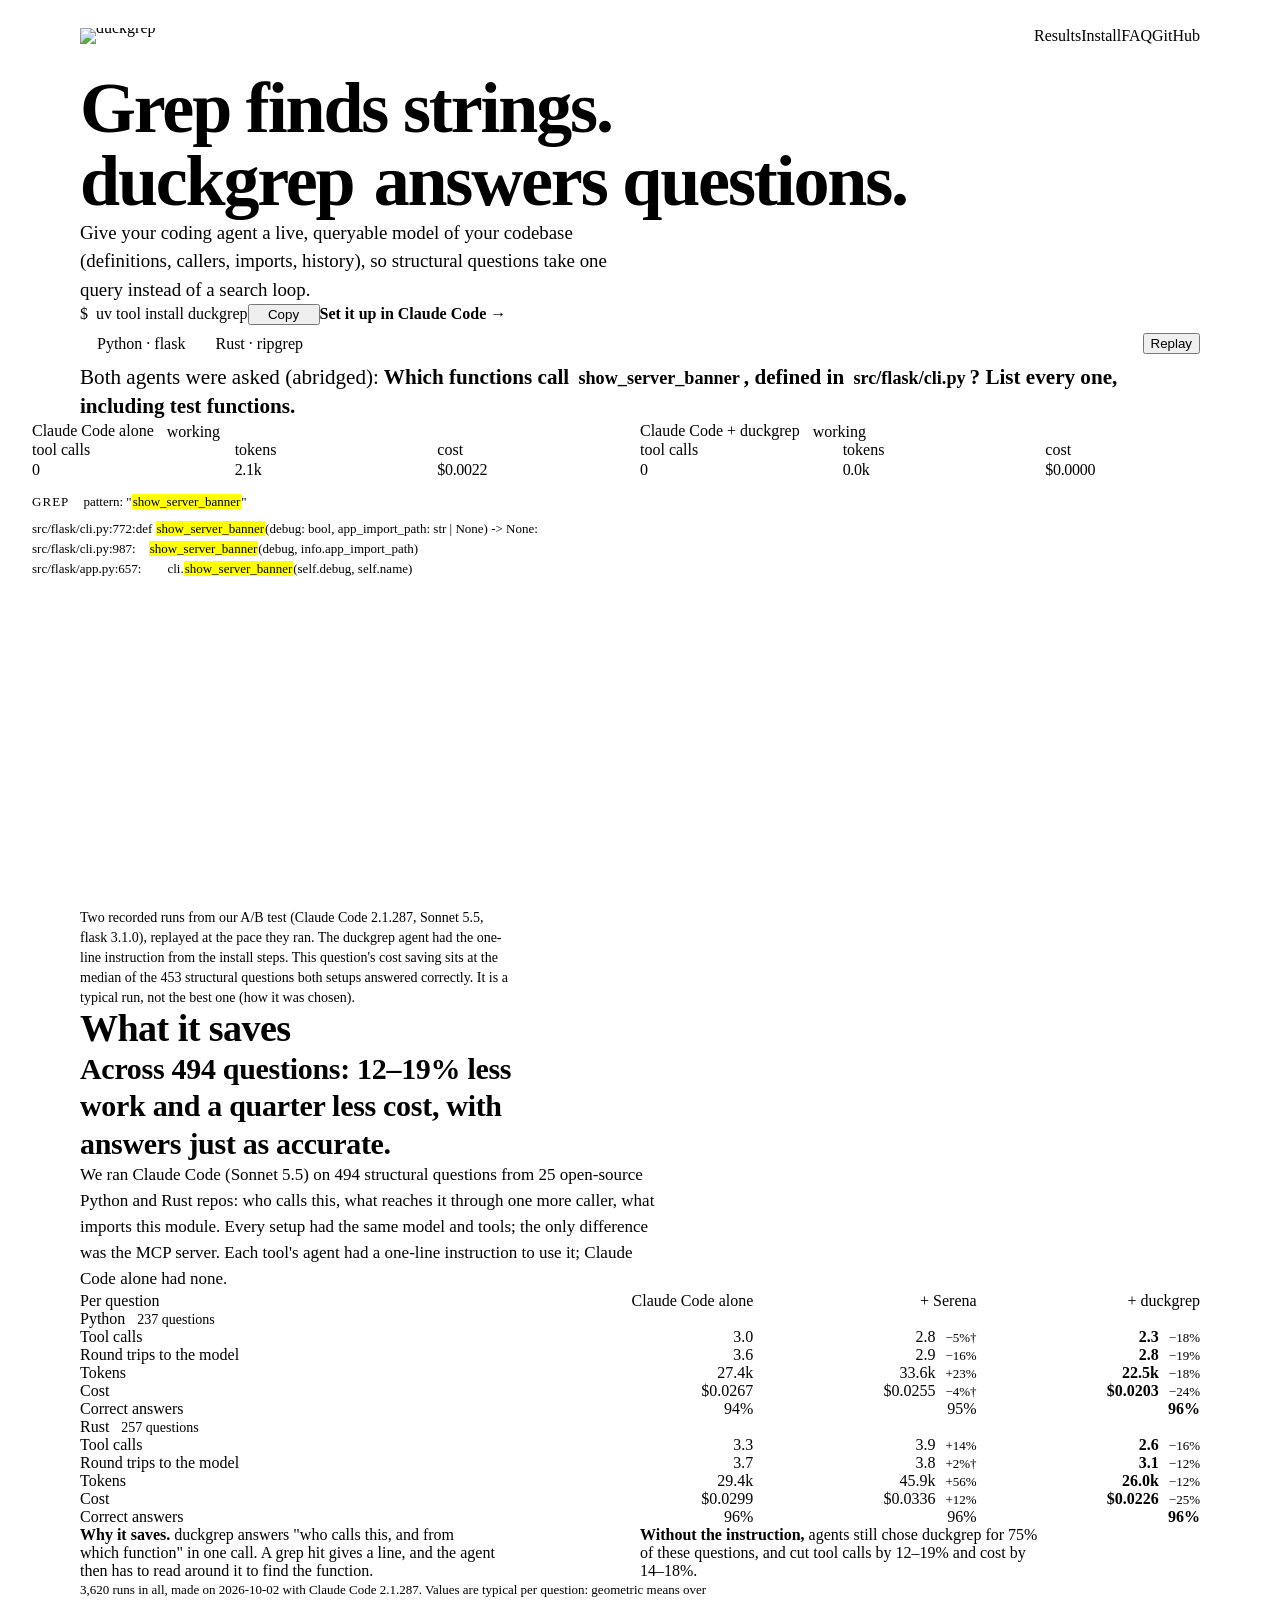
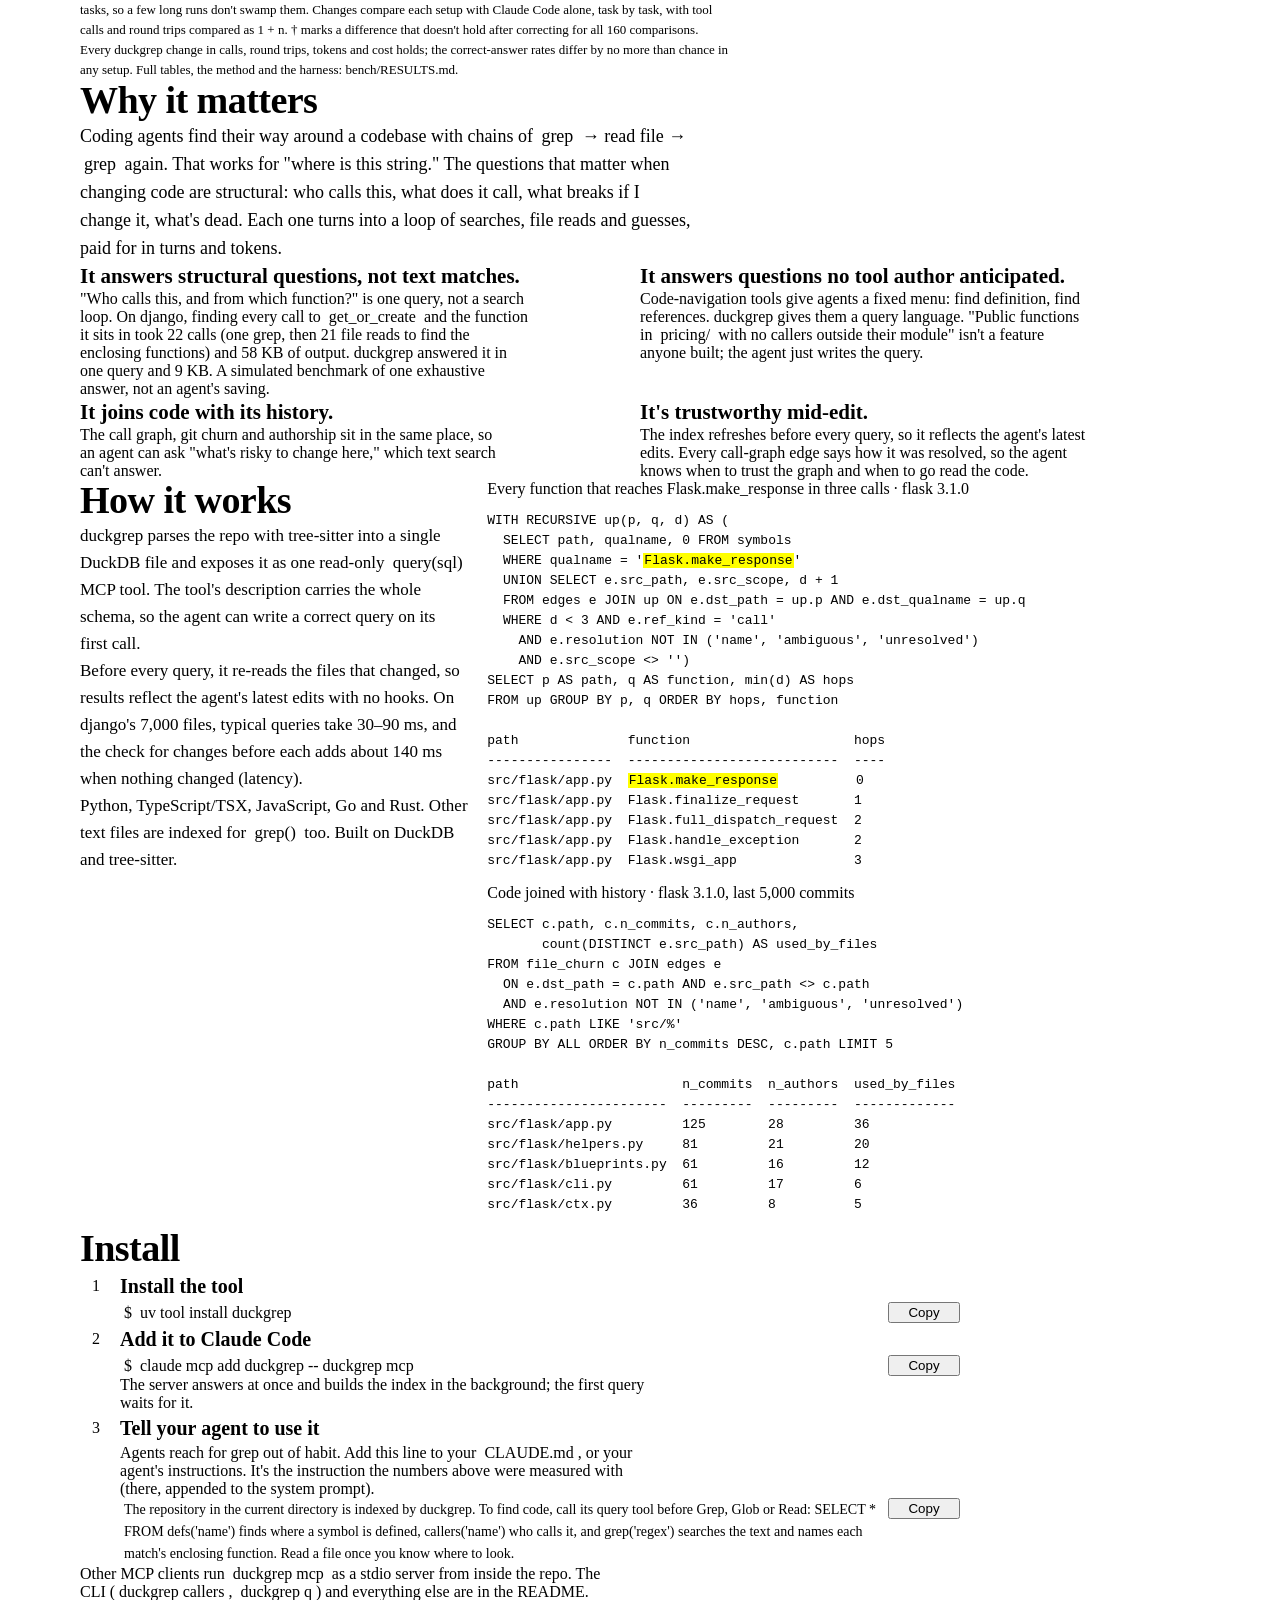
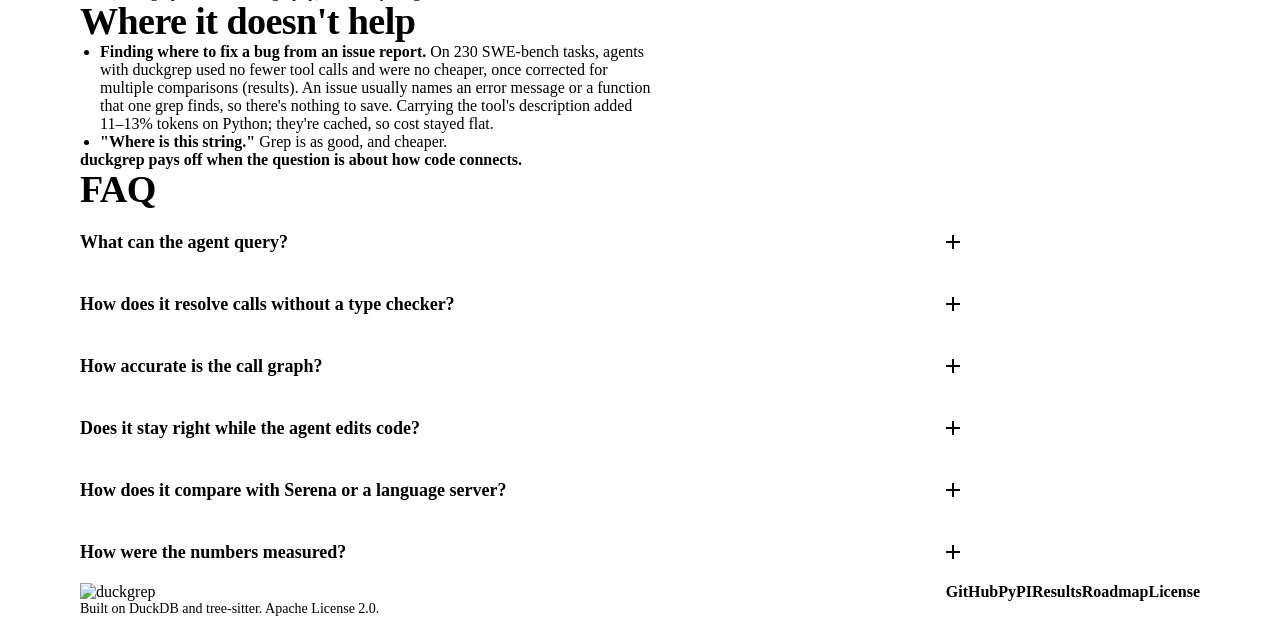
==== commit 16b2333a: "Merge remote-tracking branch 'origin/main' into feat/typed-tier" ====
--- a/site/index.html
+++ b/site/index.html
@@ -298,6 +298,7 @@
       <p>Tree-sitter gives syntax, not types, so every edge says how it was resolved:</p>
       <ul>
         <li><strong>Confident</strong> (<code>self</code>, <code>local</code>, <code>package</code>, <code>import</code>, <code>module</code>, <code>qualified</code>): from scope and import analysis, including aliases, relative imports, star imports (Python and Rust), <code>go.mod</code> prefixes, Cargo crate names and one hop of re-exports. <code>qualified</code> (<code>Class.method</code>) needs the class defined or imported in the calling file.</li>
+        <li><strong><code>typed</code></strong> (confident, Python for now): <code>obj.method()</code> where the receiver's class can be read from syntax: <code>x = Foo()</code>, an annotation (<code>p: Foo</code>, or <code>-&gt; Foo</code> one call away), <code>self.attr</code> set or annotated in the class, an imported module-level instance, or <code>self</code>/<code>super()</code> through base classes in other files. A name bound more than once gets no inference. The edge goes to the method on that class or its nearest in-repo base; a subclass override isn't followed. A receiver whose class is outside the repo is <code>unresolved</code>, not a <code>name</code> guess.</li>
         <li><strong><code>name</code></strong>: <code>obj.method()</code> on a receiver of unknown type, matched by method name, one row per candidate up to 10.</li>
         <li><strong><code>ambiguous</code></strong>: more candidates, or a method builtin types also have (<code>get</code>, <code>append</code>, <code>clone</code>). The target is left empty rather than guessed.</li>
         <li><strong><code>unresolved</code></strong>: no in-repo target, such as the standard library or third-party code.</li>
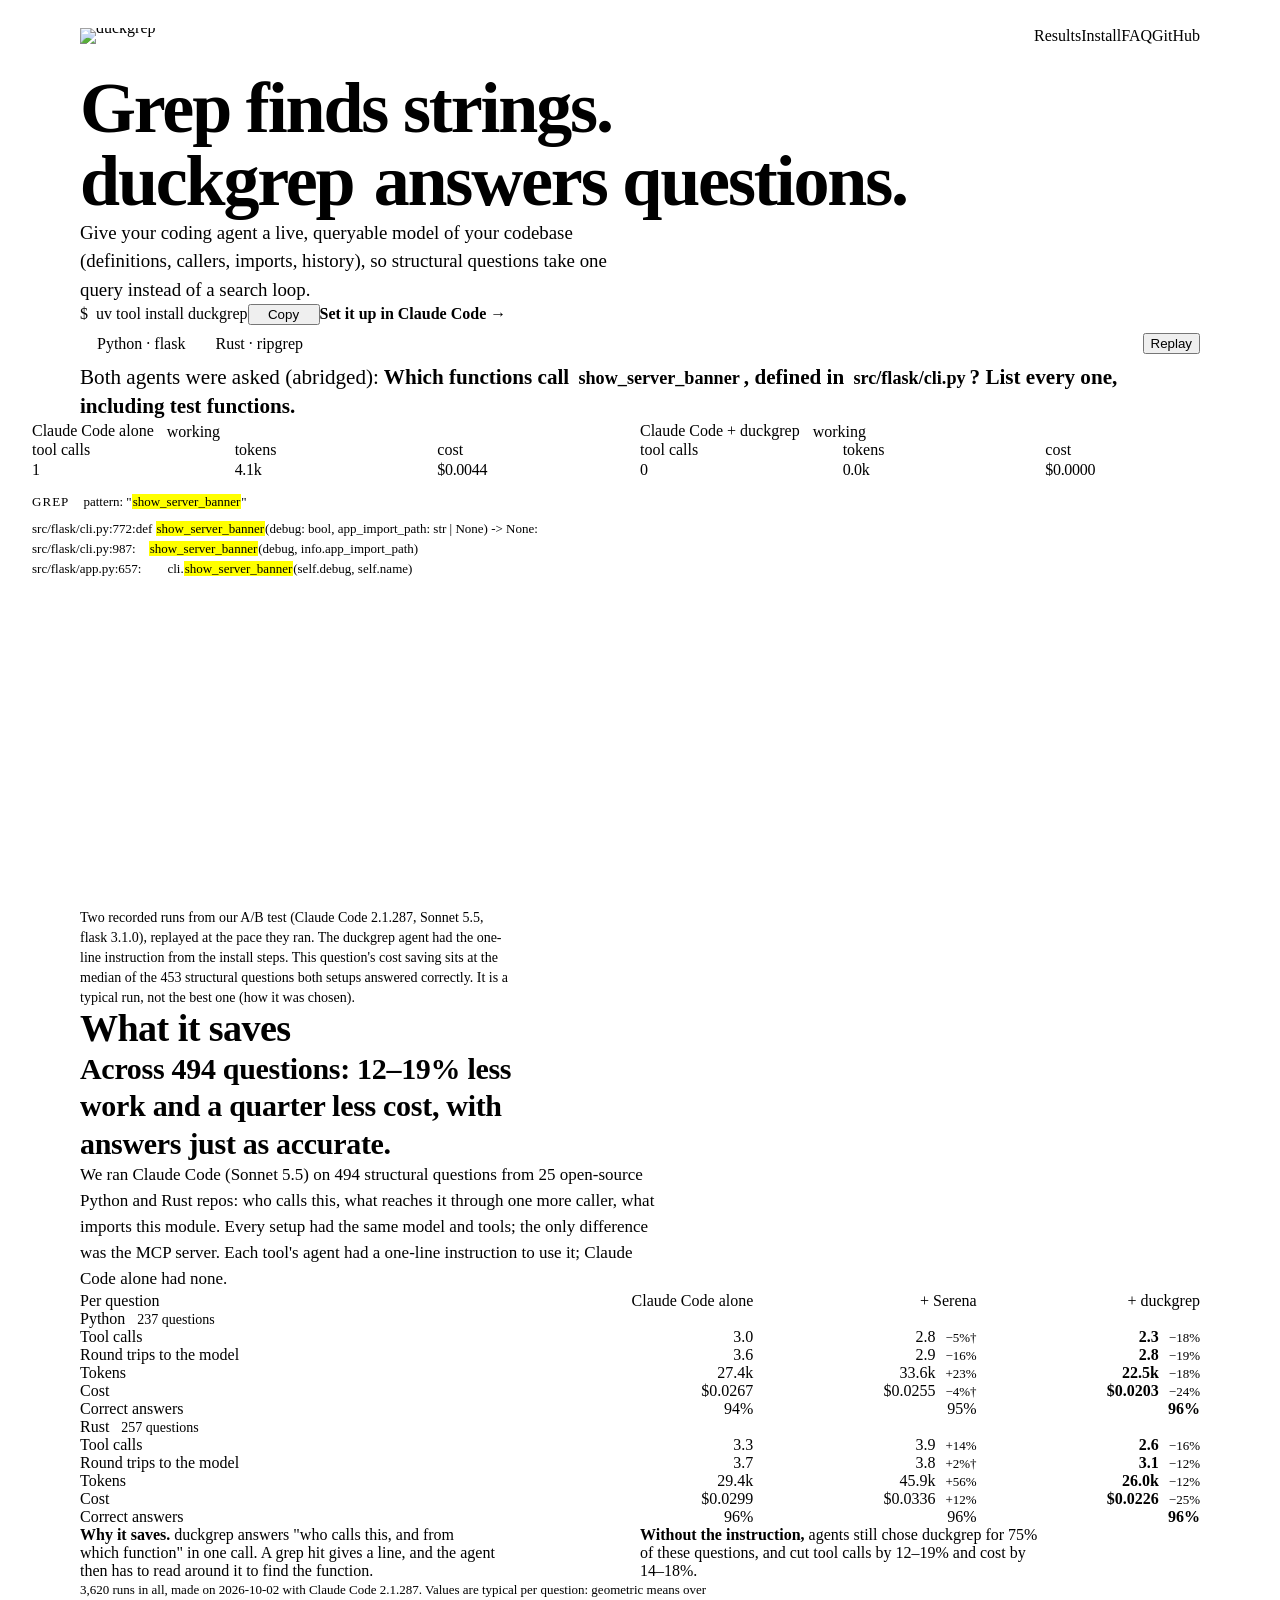
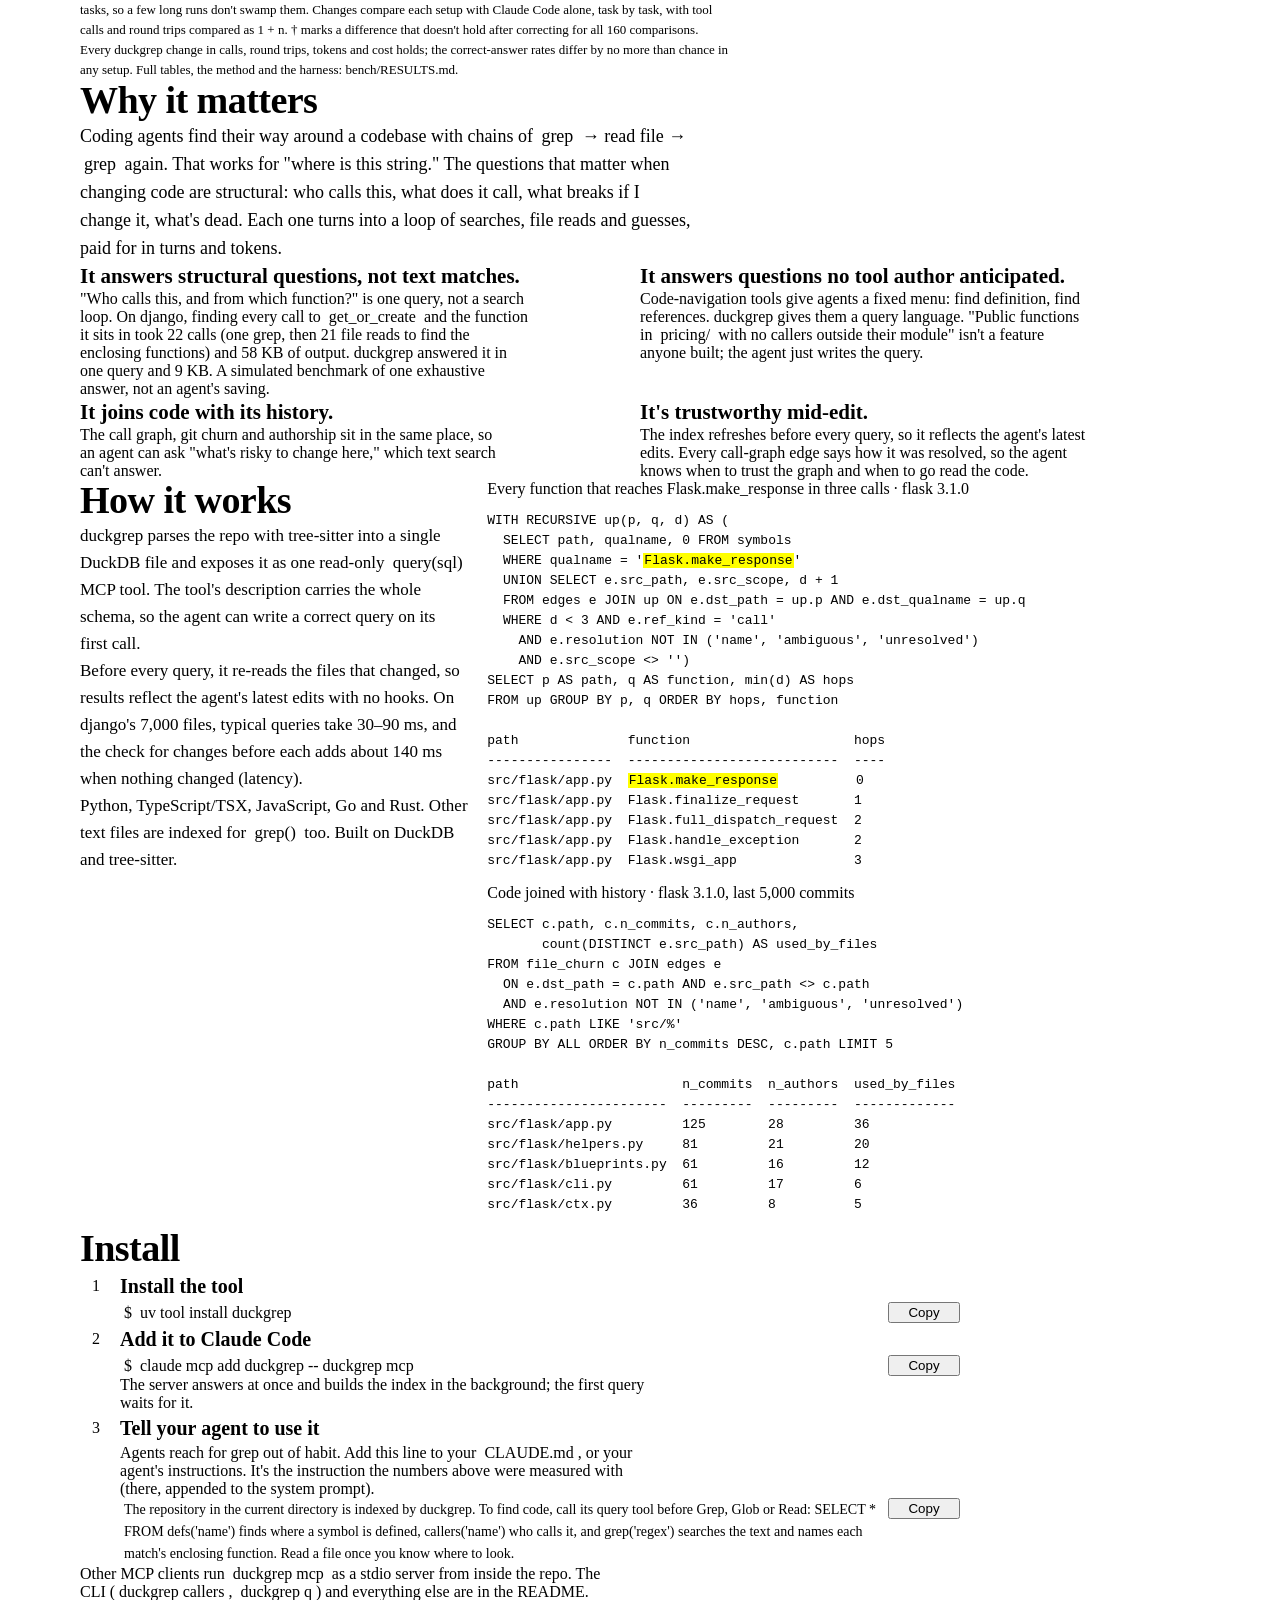
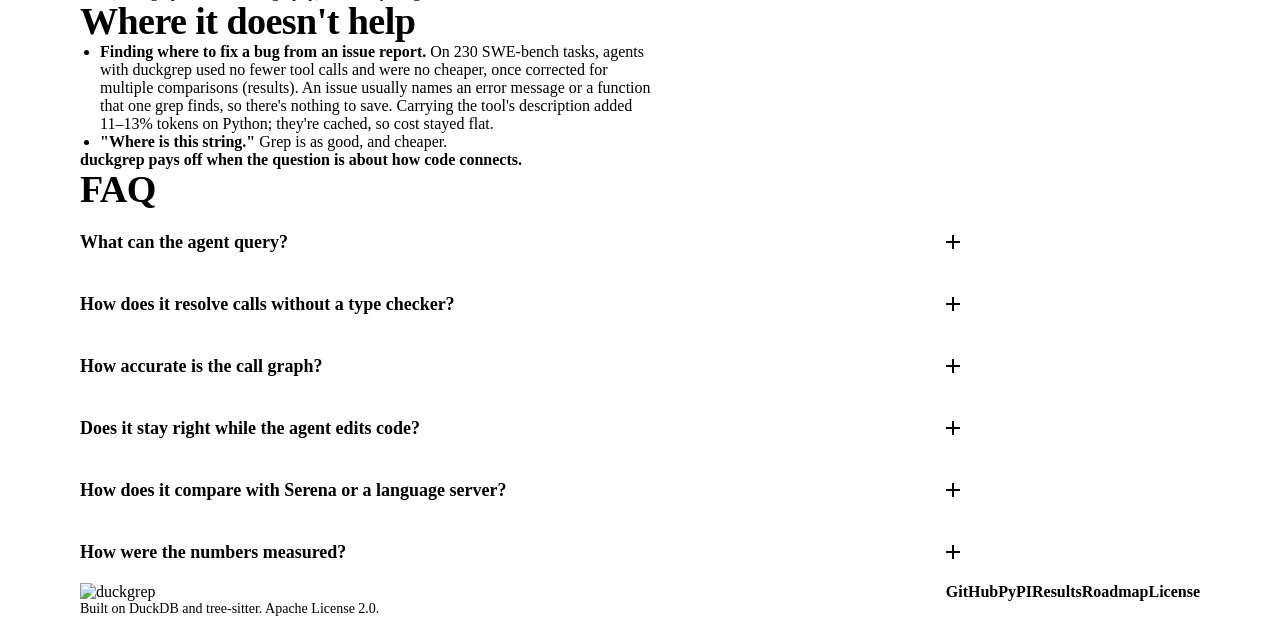
==== commit 6978df07: "bench: typed tier accuracy and latency on django, freqtrade and requests Confident coverage against " ====
--- a/site/index.html
+++ b/site/index.html
@@ -314,13 +314,13 @@
       <table class="mini">
         <thead><tr><th scope="col">Repo</th><th scope="col">Calls with an in-repo target</th><th scope="col">Resolved confidently</th><th scope="col">Precision</th></tr></thead>
         <tbody>
-          <tr><th scope="row">django</th><td>1,532</td><td>65.7%</td><td>100%</td></tr>
-          <tr><th scope="row">freqtrade</th><td>1,623</td><td>71.4%</td><td>100%</td></tr>
-          <tr><th scope="row">requests</th><td>55</td><td>85.5%</td><td>100%</td></tr>
+          <tr><th scope="row">django</th><td>1,590</td><td>87.3%</td><td>100%</td></tr>
+          <tr><th scope="row">freqtrade</th><td>1,612</td><td>93.4%</td><td>100%</td></tr>
+          <tr><th scope="row">requests</th><td>154</td><td>87.0%</td><td>100%</td></tr>
         </tbody>
       </table>
       </div>
-      <p>The rest fall to <code>name</code>, <code>ambiguous</code> or <code>unresolved</code>, which say so rather than guess. Calls on local variables are the main gap; see the <a href="https://github.com/ccf/duckgrep/blob/main/docs/roadmap.md">roadmap</a>.</p>
+      <p>The rest fall to <code>name</code>, <code>ambiguous</code> or <code>unresolved</code>, which say so rather than guess. What remains are receivers syntax can't type (unannotated parameters, loop variables, chained calls, and runtime-built APIs such as Django's managers); see the <a href="https://github.com/ccf/duckgrep/blob/main/docs/roadmap.md">roadmap</a>.</p>
     </div>
   </details>
 
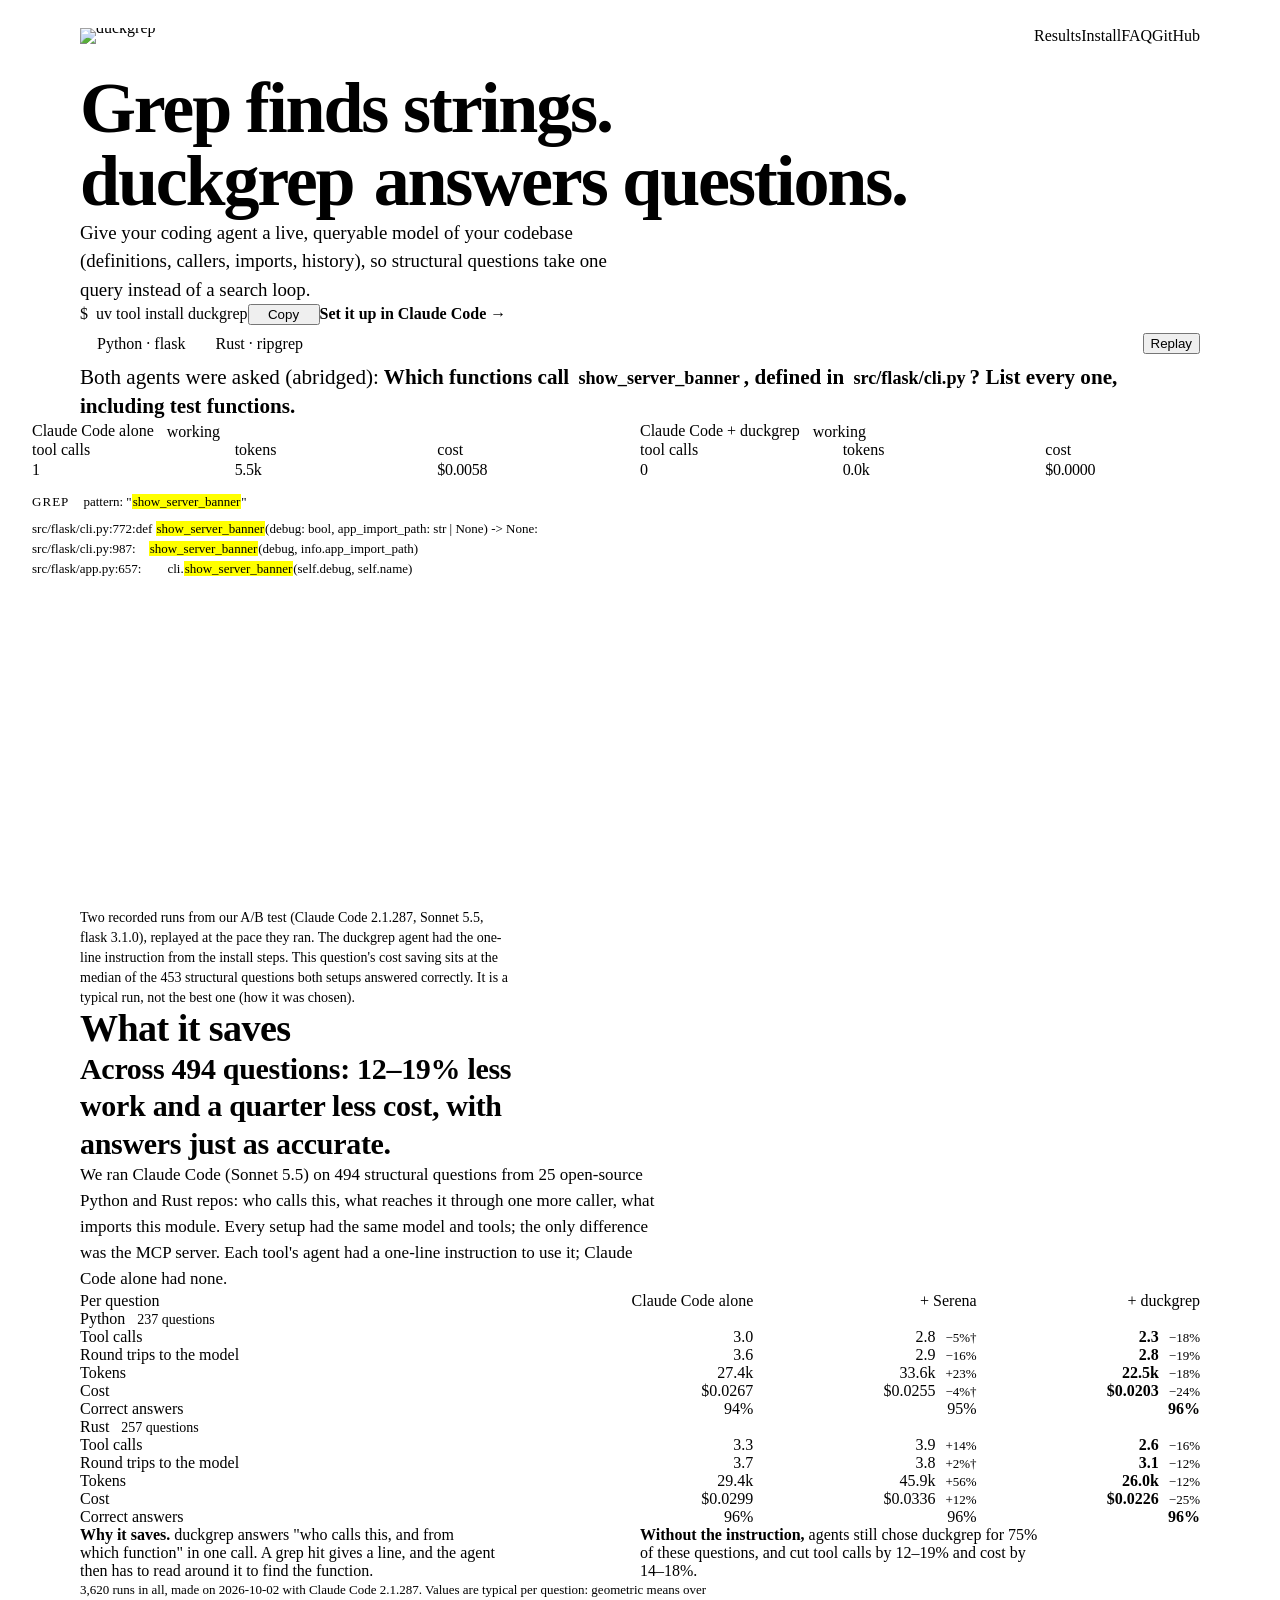
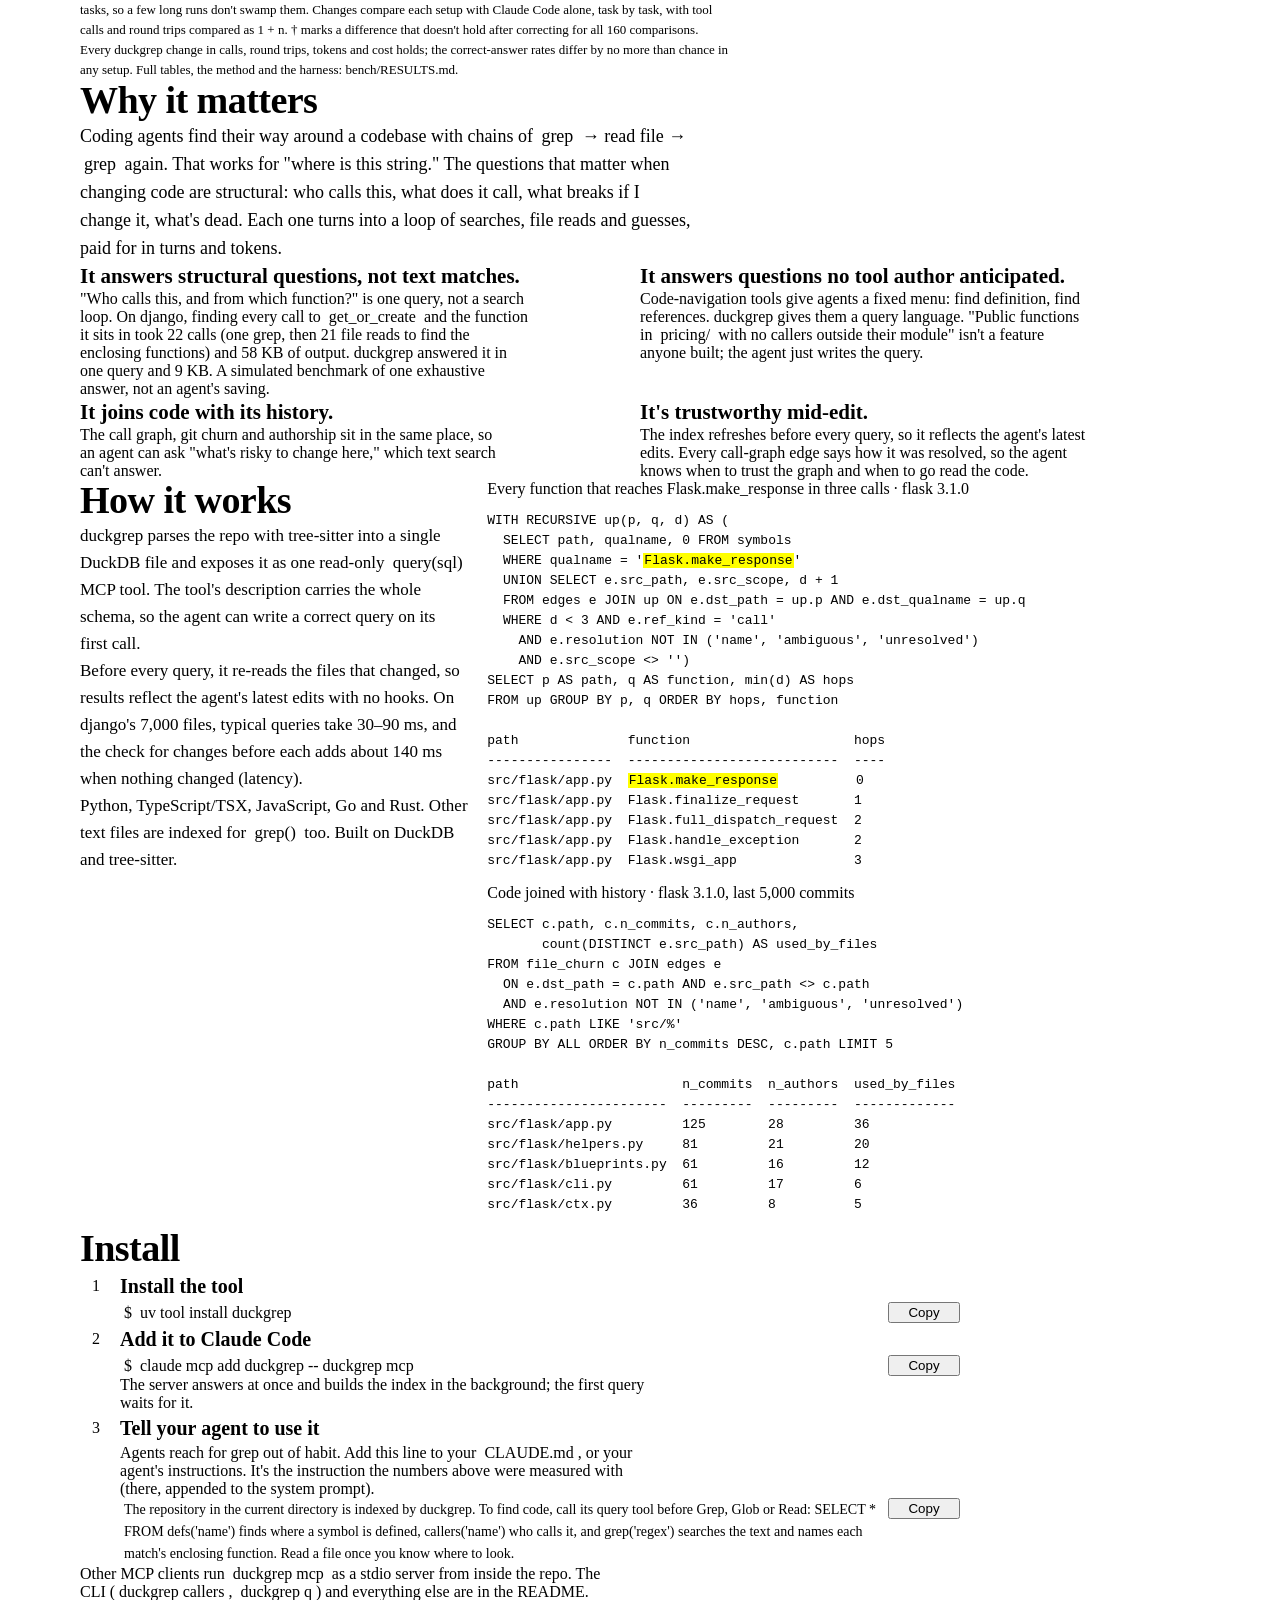
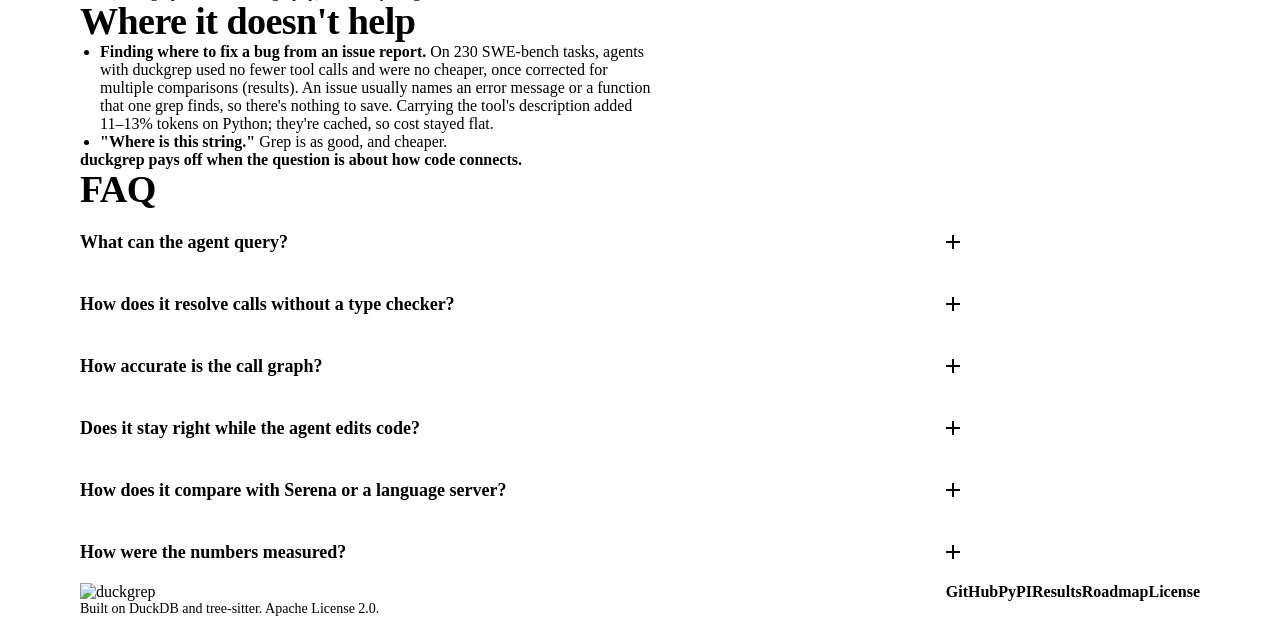
==== commit 7681d6a1: "bench: final typed tier numbers after the review fixes Co-Authored-By: Claude Opus 5.5 <noreply@anth" ====
--- a/site/index.html
+++ b/site/index.html
@@ -314,9 +314,9 @@
       <table class="mini">
         <thead><tr><th scope="col">Repo</th><th scope="col">Calls with an in-repo target</th><th scope="col">Resolved confidently</th><th scope="col">Precision</th></tr></thead>
         <tbody>
-          <tr><th scope="row">django</th><td>1,590</td><td>87.3%</td><td>100%</td></tr>
-          <tr><th scope="row">freqtrade</th><td>1,612</td><td>93.4%</td><td>100%</td></tr>
-          <tr><th scope="row">requests</th><td>154</td><td>87.0%</td><td>100%</td></tr>
+          <tr><th scope="row">django</th><td>1,524</td><td>88.5%</td><td>100%</td></tr>
+          <tr><th scope="row">freqtrade</th><td>1,656</td><td>92.9%</td><td>100%</td></tr>
+          <tr><th scope="row">requests</th><td>154</td><td>86.4%</td><td>100%</td></tr>
         </tbody>
       </table>
       </div>
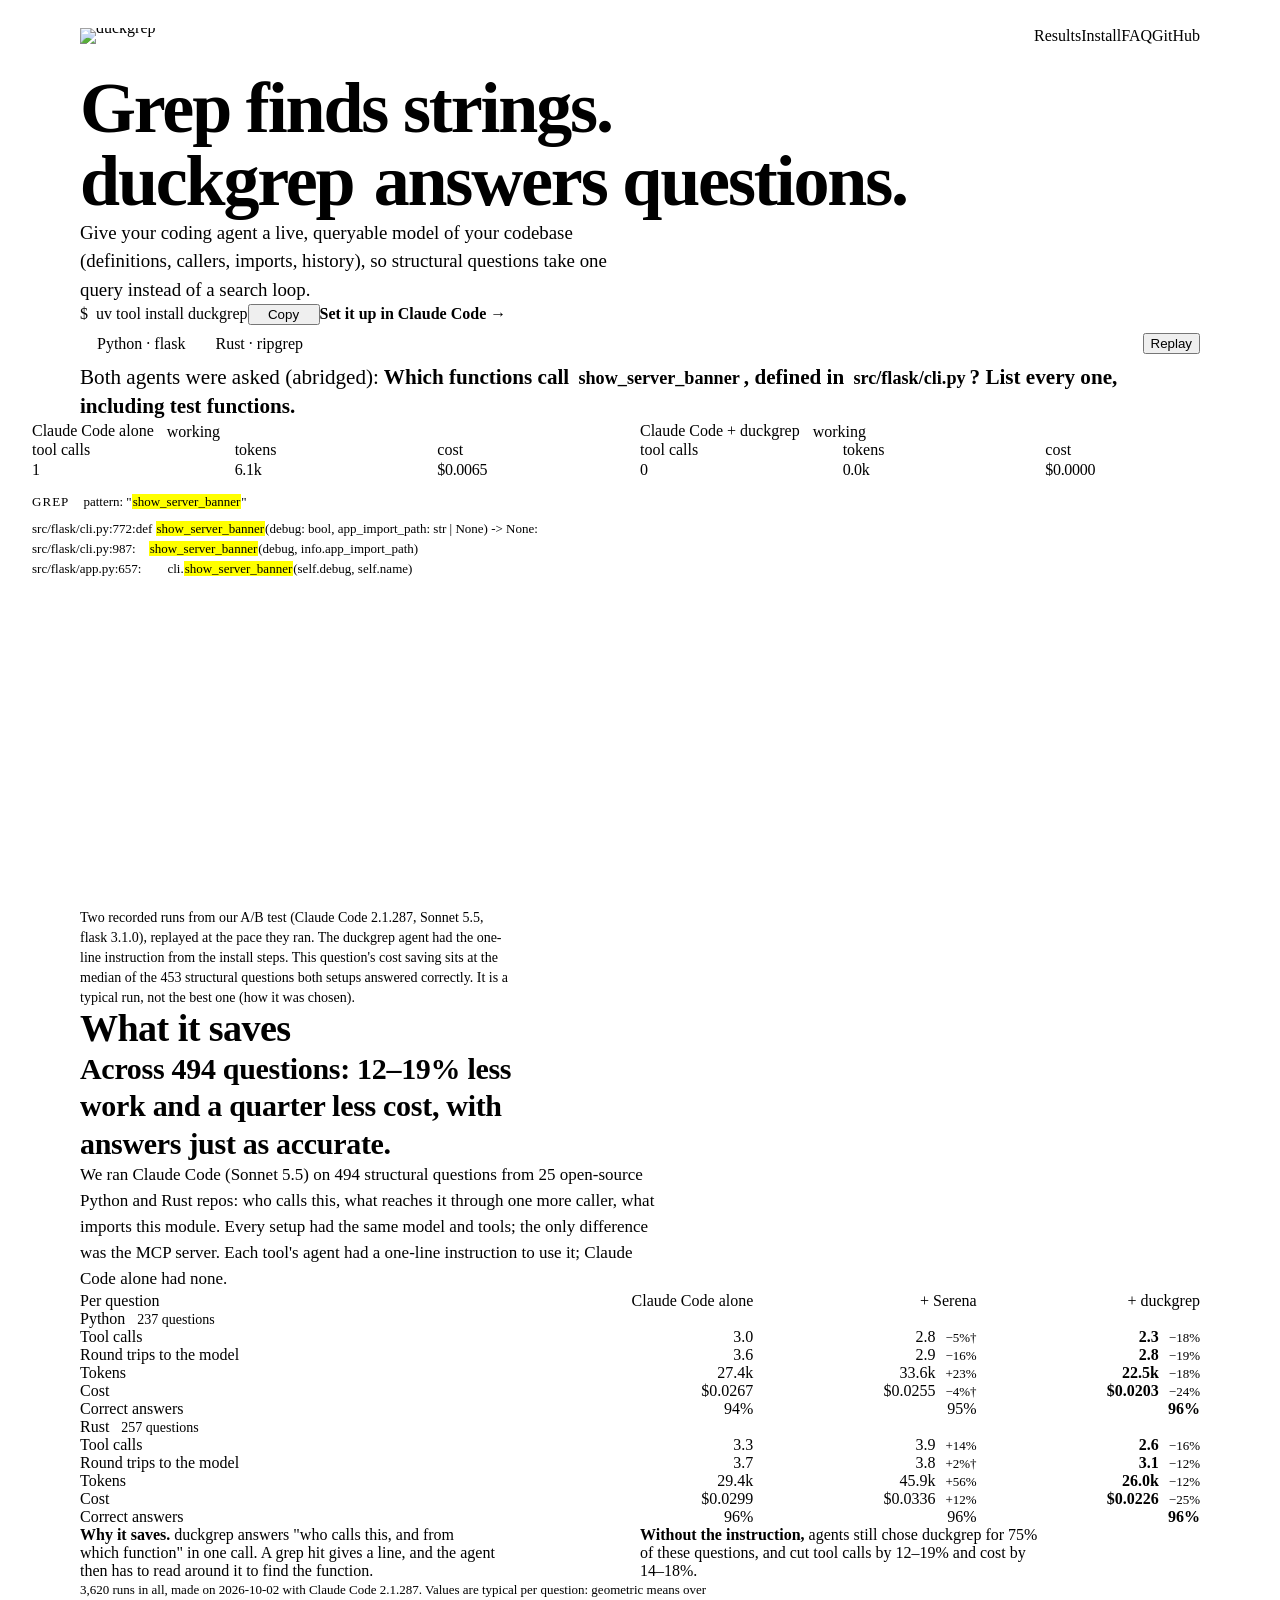
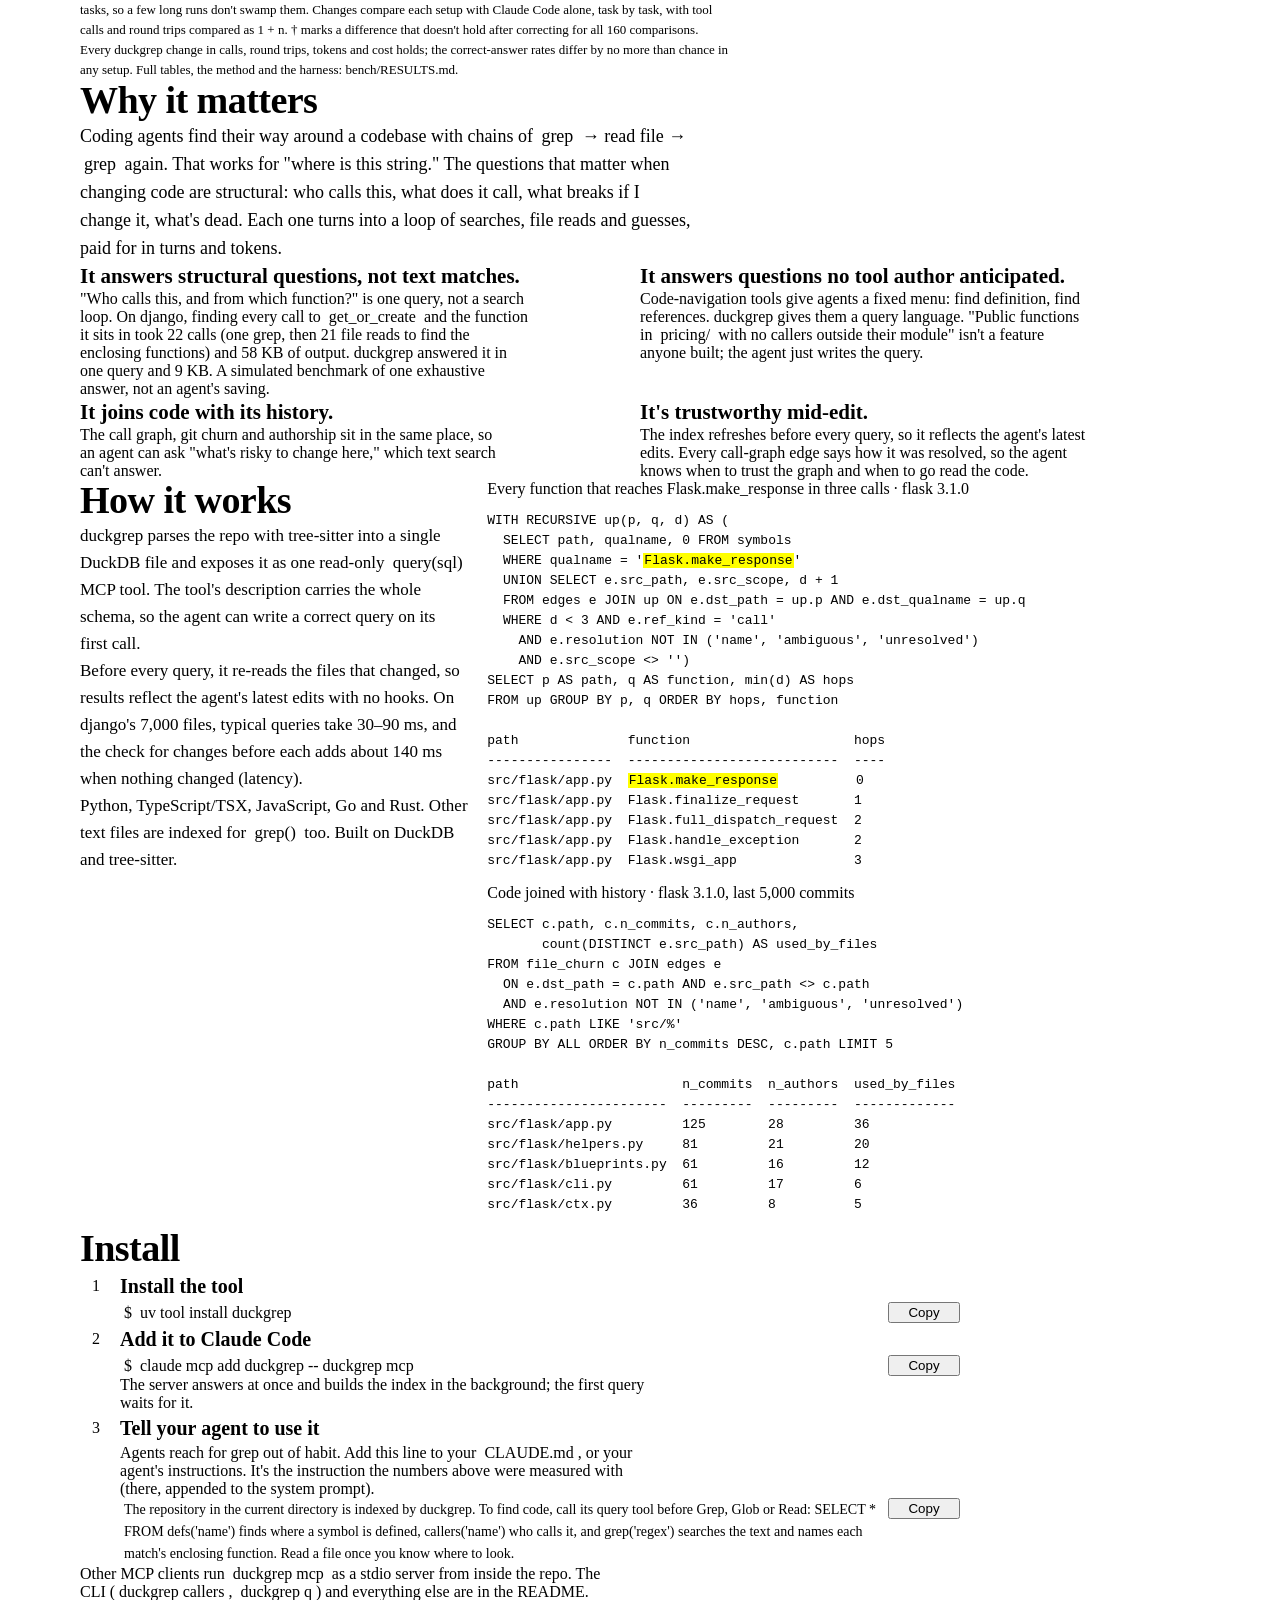
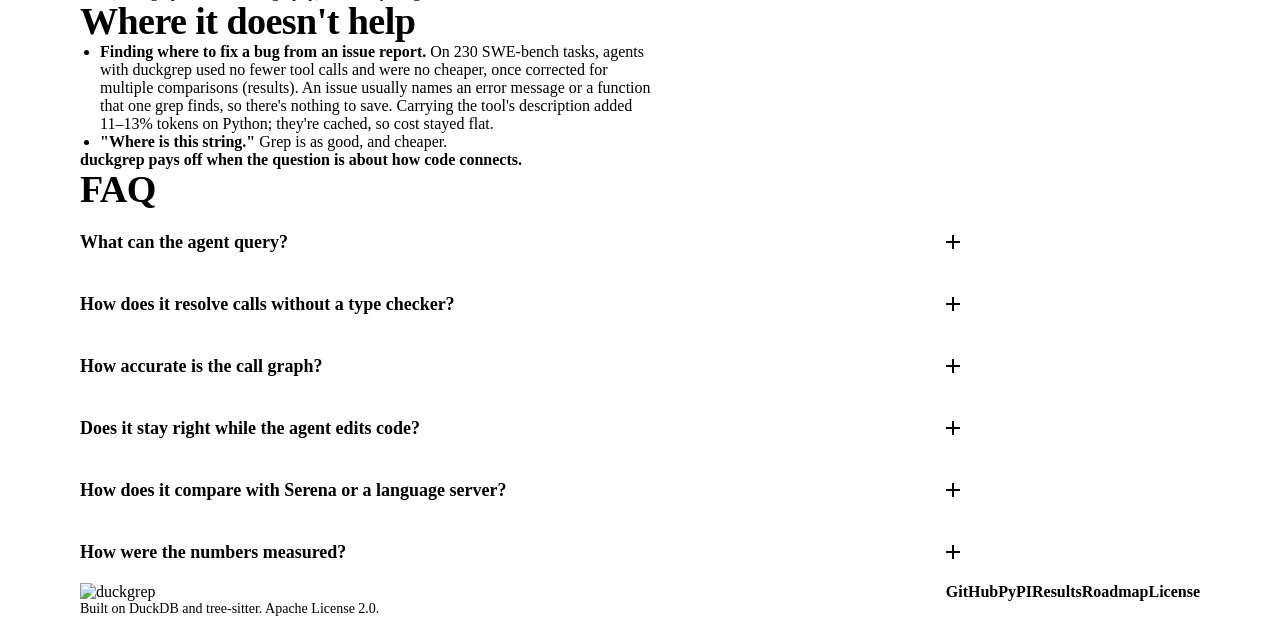
==== commit 027f4a73: "bench: typed tier numbers with the resolution-order refusals Co-Authored-By: Claude Opus 5.5 <norepl" ====
--- a/site/index.html
+++ b/site/index.html
@@ -314,9 +314,9 @@
       <table class="mini">
         <thead><tr><th scope="col">Repo</th><th scope="col">Calls with an in-repo target</th><th scope="col">Resolved confidently</th><th scope="col">Precision</th></tr></thead>
         <tbody>
-          <tr><th scope="row">django</th><td>1,524</td><td>88.5%</td><td>100%</td></tr>
-          <tr><th scope="row">freqtrade</th><td>1,656</td><td>92.9%</td><td>100%</td></tr>
-          <tr><th scope="row">requests</th><td>154</td><td>86.4%</td><td>100%</td></tr>
+          <tr><th scope="row">django</th><td>1,602</td><td>87.4%</td><td>100%</td></tr>
+          <tr><th scope="row">freqtrade</th><td>1,612</td><td>91.7%</td><td>100%</td></tr>
+          <tr><th scope="row">requests</th><td>144</td><td>93.1%</td><td>100%</td></tr>
         </tbody>
       </table>
       </div>
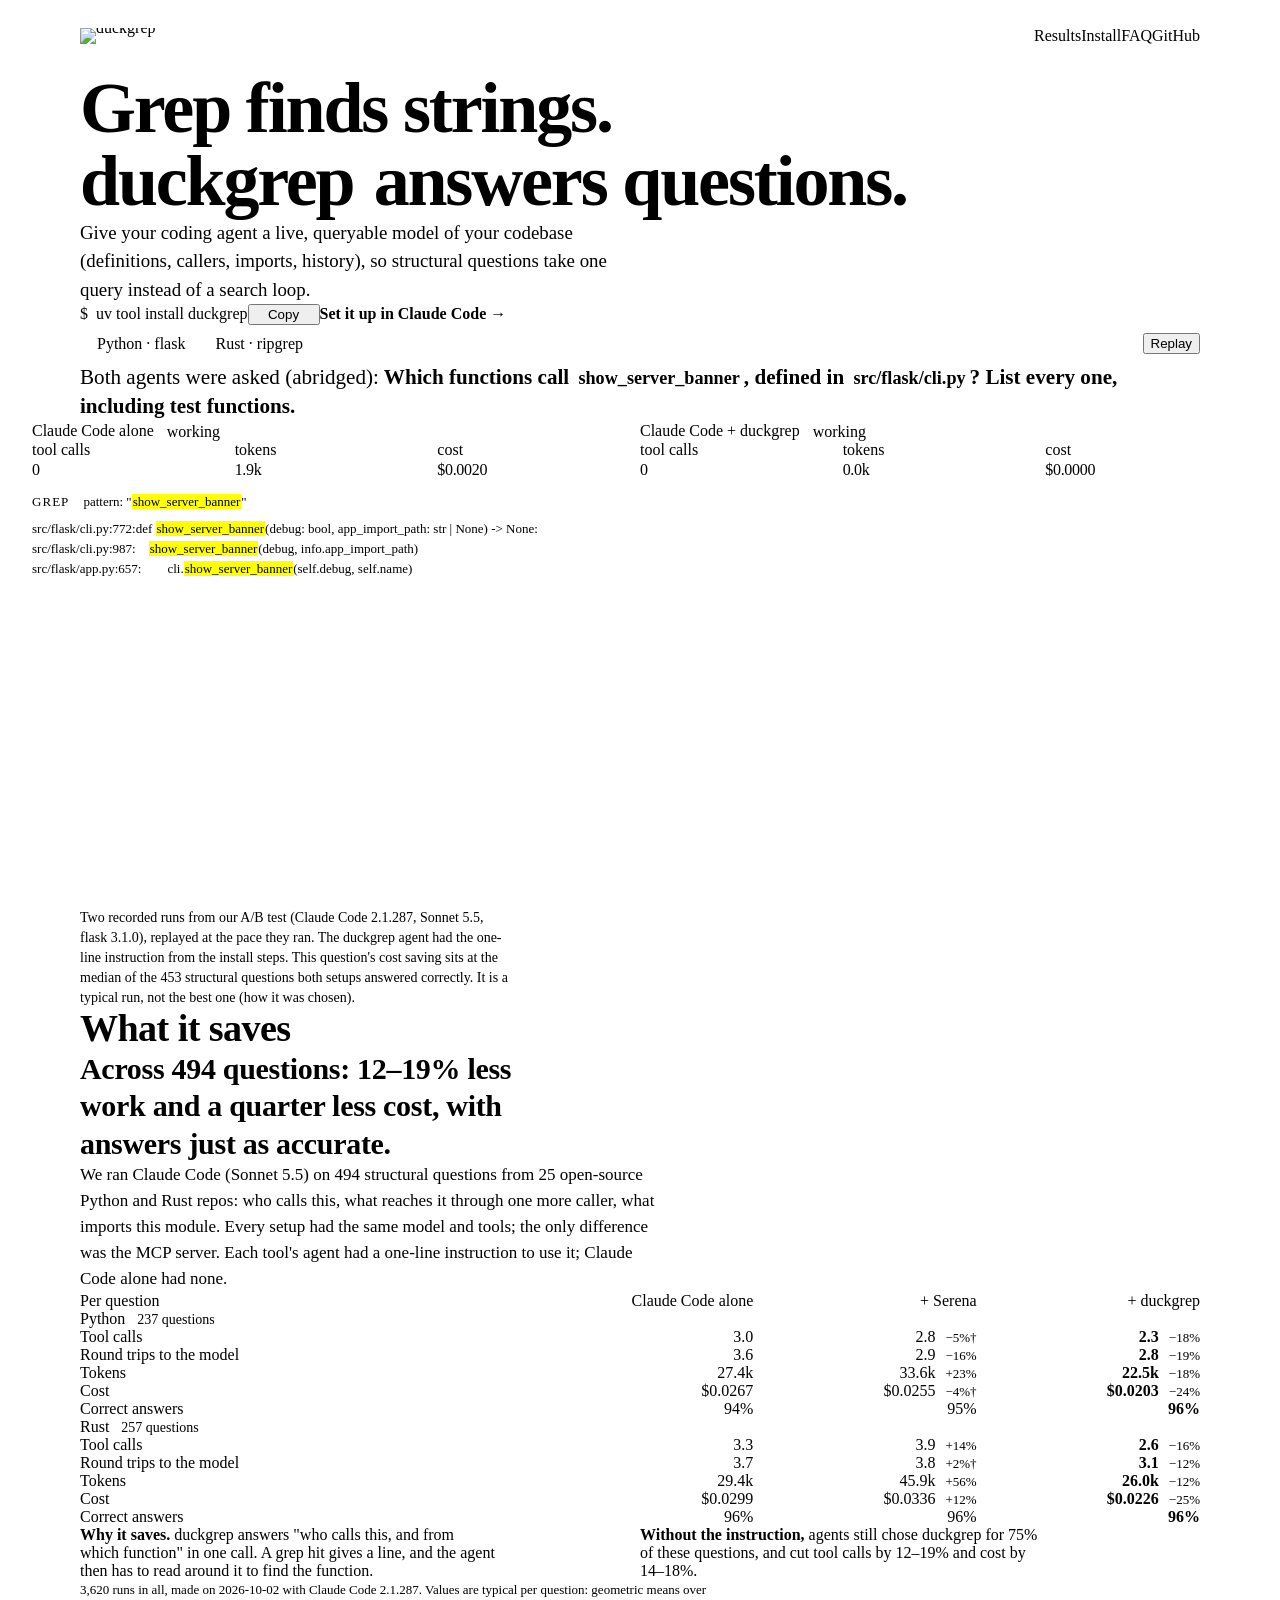
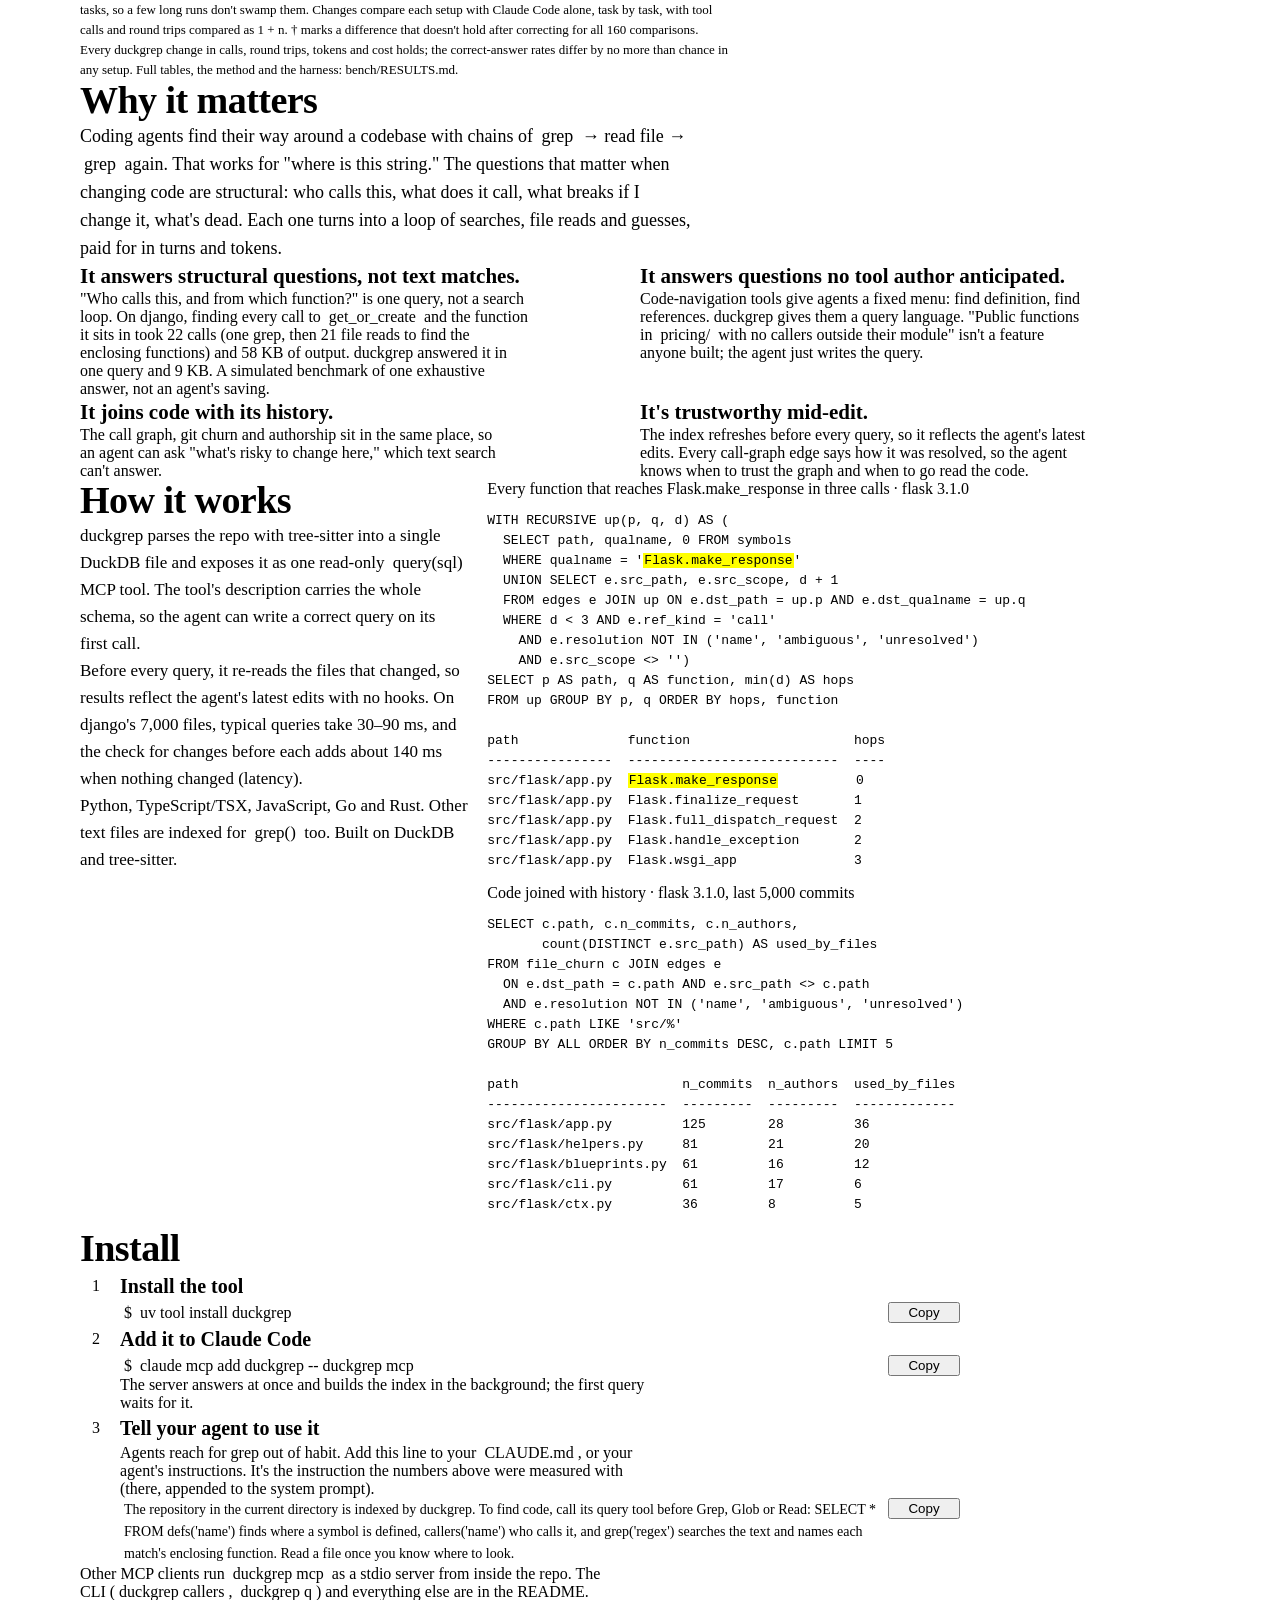
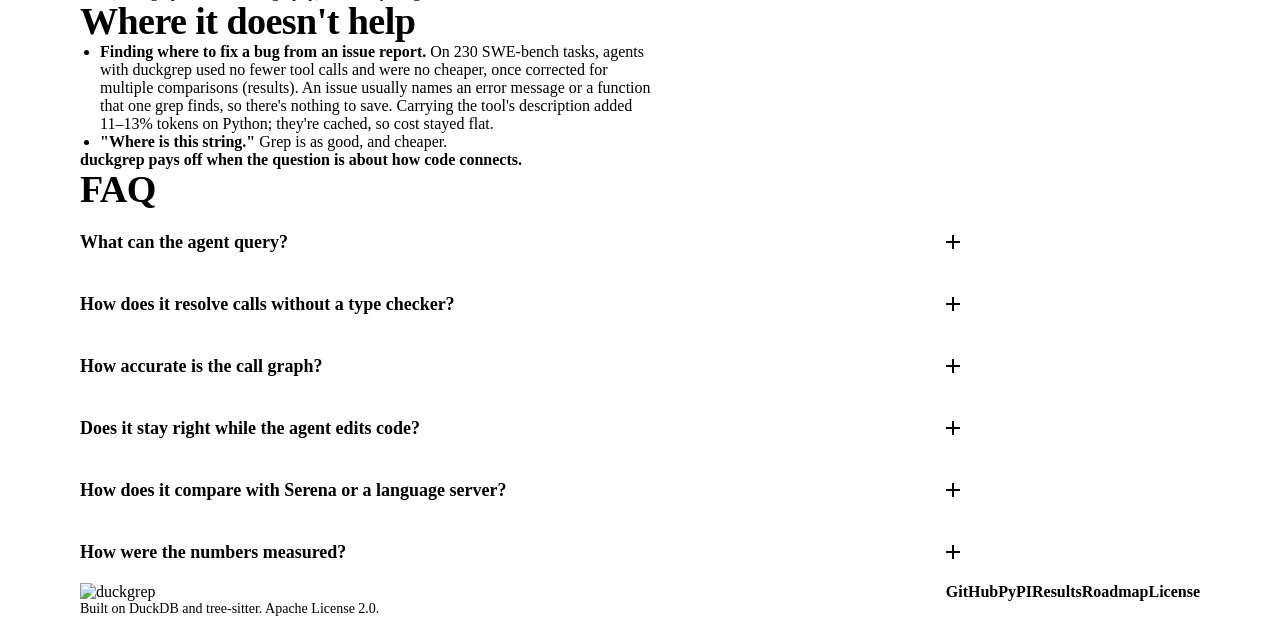
==== commit daa718b7: "bench: final typed tier numbers after the review rounds Co-Authored-By: Claude Opus 5.5 <noreply@ant" ====
--- a/site/index.html
+++ b/site/index.html
@@ -314,9 +314,9 @@
       <table class="mini">
         <thead><tr><th scope="col">Repo</th><th scope="col">Calls with an in-repo target</th><th scope="col">Resolved confidently</th><th scope="col">Precision</th></tr></thead>
         <tbody>
-          <tr><th scope="row">django</th><td>1,602</td><td>87.4%</td><td>100%</td></tr>
-          <tr><th scope="row">freqtrade</th><td>1,612</td><td>91.7%</td><td>100%</td></tr>
-          <tr><th scope="row">requests</th><td>144</td><td>93.1%</td><td>100%</td></tr>
+          <tr><th scope="row">django</th><td>1,569</td><td>87.8%</td><td>99.9%</td></tr>
+          <tr><th scope="row">freqtrade</th><td>1,647</td><td>90.9%</td><td>100%</td></tr>
+          <tr><th scope="row">requests</th><td>161</td><td>90.1%</td><td>100%</td></tr>
         </tbody>
       </table>
       </div>
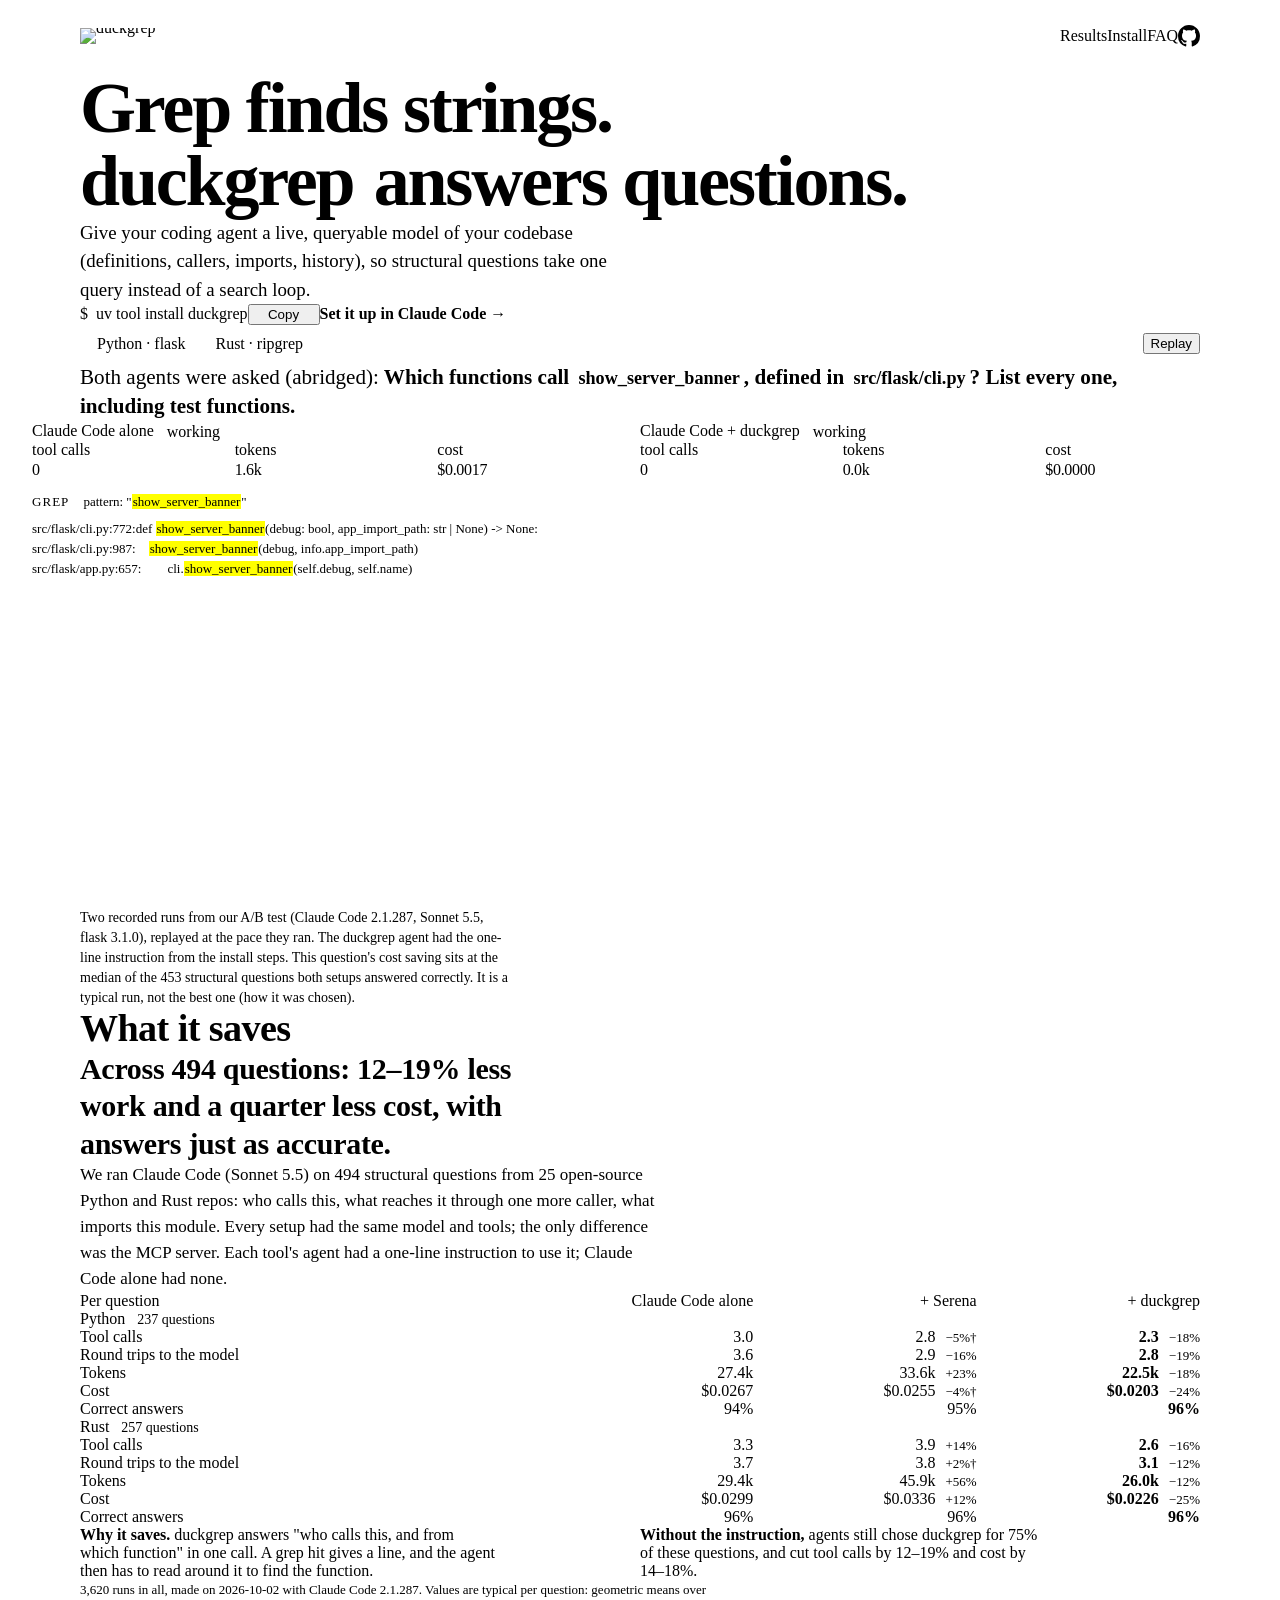
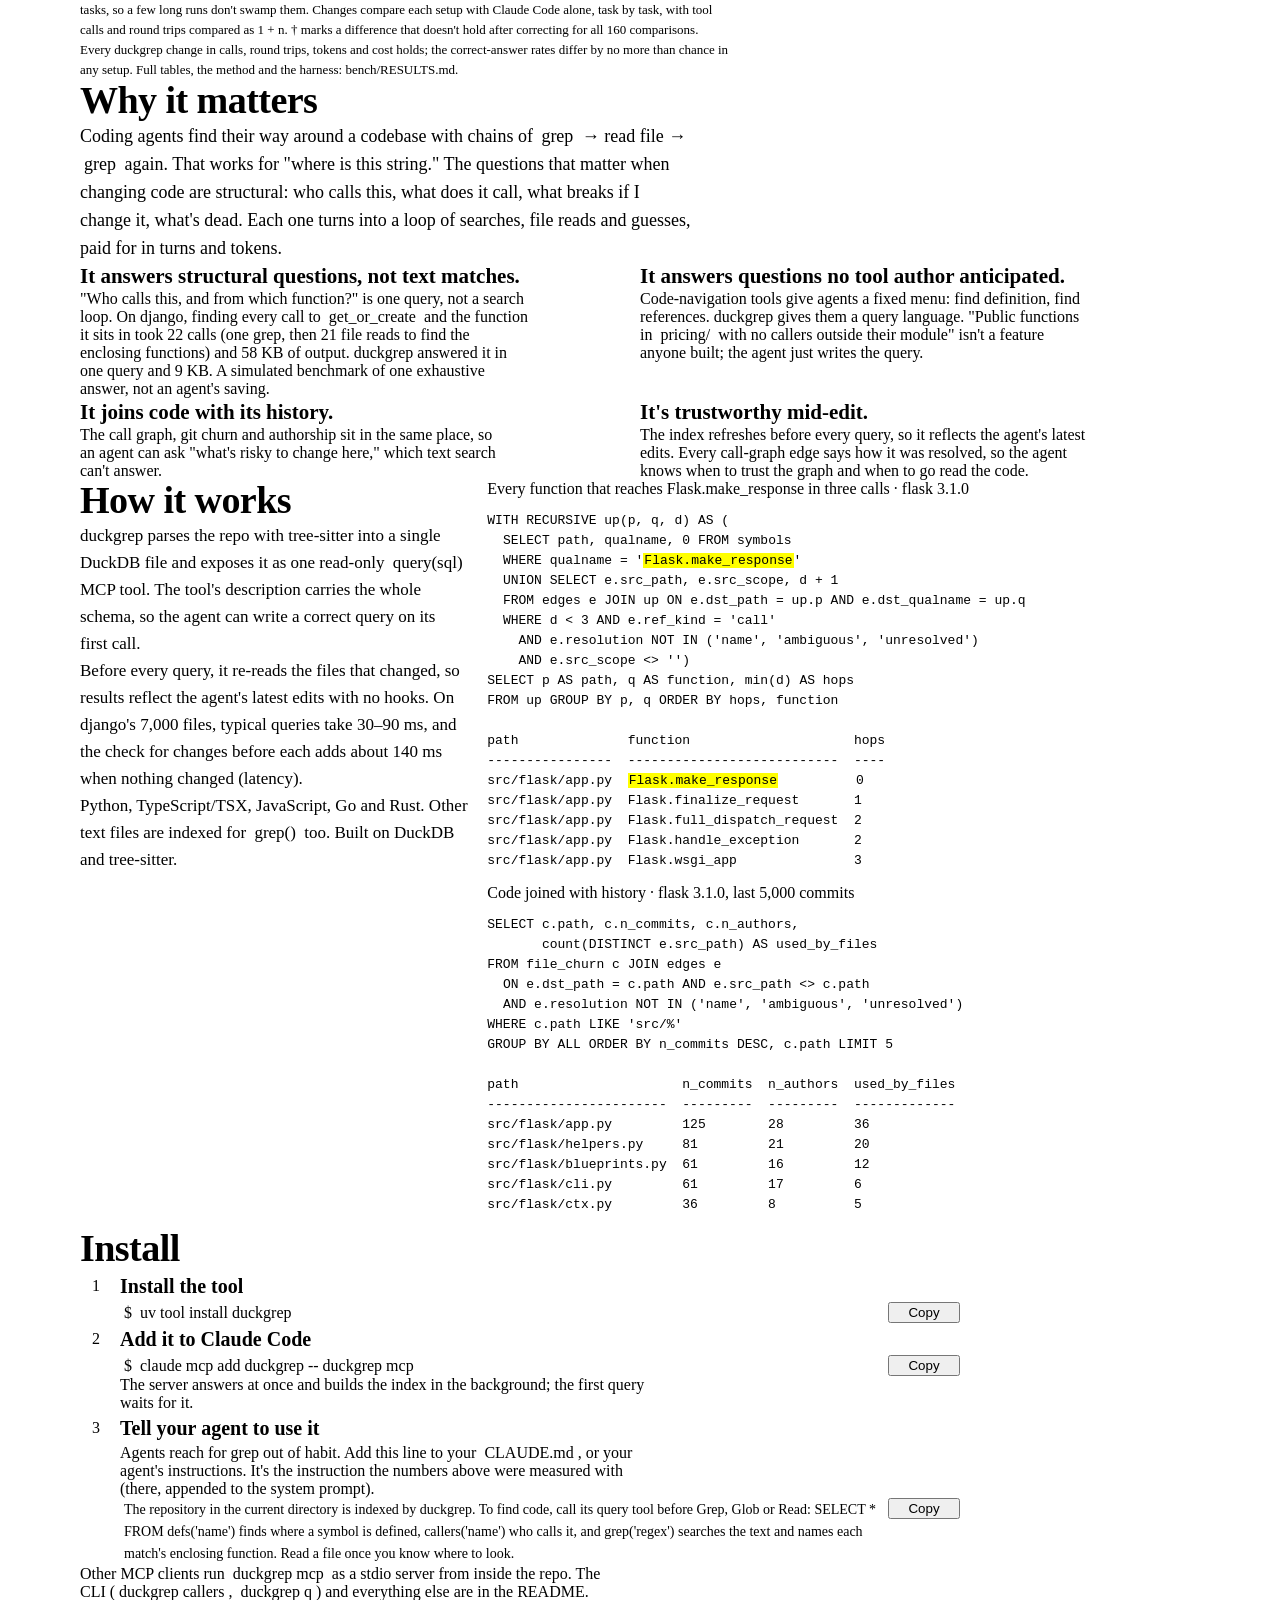
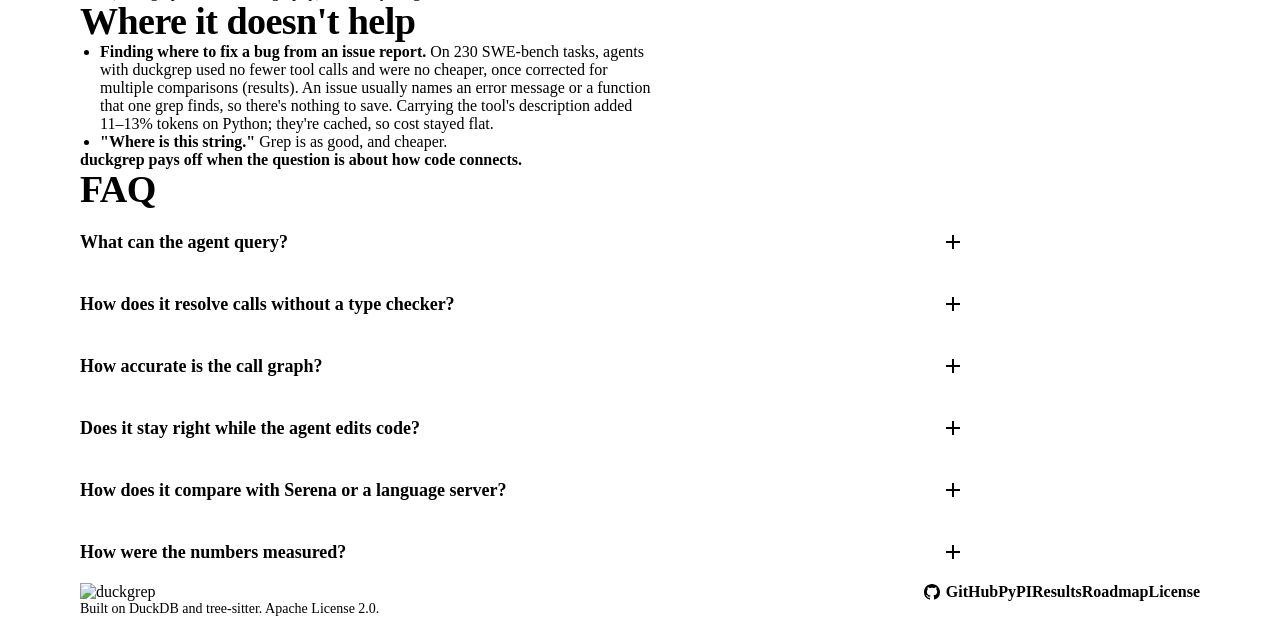
==== commit d845da4d: "site: the GitHub mark on the GitHub links The header's GitHub link becomes the Octicons mark alone, " ====
--- a/site/index.html
+++ b/site/index.html
@@ -68,7 +68,7 @@
     <a href="#results">Results</a>
     <a href="#install">Install</a>
     <a href="#faq">FAQ</a>
-    <a href="https://github.com/ccf/duckgrep">GitHub</a>
+    <a class="top__gh" href="https://github.com/ccf/duckgrep" aria-label="duckgrep on GitHub" title="duckgrep on GitHub"><svg class="gh" viewBox="0 0 16 16" width="20" height="20" aria-hidden="true" focusable="false"><path fill="currentColor" d="M8 0c4.42 0 8 3.58 8 8a8.013 8.013 0 0 1-5.45 7.59c-.4.08-.55-.17-.55-.38 0-.27.01-1.13.01-2.2 0-.75-.25-1.23-.54-1.48 1.78-.2 3.65-.88 3.65-3.95 0-.88-.31-1.59-.82-2.15.08-.2.36-1.02-.08-2.12 0 0-.67-.22-2.2.82-.64-.18-1.32-.27-2-.27-.68 0-1.36.09-2 .27-1.53-1.03-2.2-.82-2.2-.82-.44 1.1-.16 1.92-.08 2.12-.51.56-.82 1.28-.82 2.15 0 3.06 1.86 3.75 3.64 3.95-.23.2-.44.55-.51 1.07-.46.21-1.61.55-2.33-.66-.15-.24-.6-.83-1.23-.82-.67.01-.27.38.01.53.34.19.73.9.82 1.13.16.45.68 1.31 2.69.94 0 .67.01 1.3.01 1.49 0 .21-.15.45-.55.38A7.995 7.995 0 0 1 0 8c0-4.42 3.58-8 8-8Z"/></svg></a>
   </nav>
 </header>
 
@@ -358,7 +358,7 @@
     <p>Built on DuckDB and tree-sitter. Apache License 2.0.</p>
   </div>
   <nav class="foot__nav" aria-label="Elsewhere">
-    <a href="https://github.com/ccf/duckgrep">GitHub</a>
+    <a class="foot__gh" href="https://github.com/ccf/duckgrep"><svg class="gh" viewBox="0 0 16 16" width="20" height="20" aria-hidden="true" focusable="false"><path fill="currentColor" d="M8 0c4.42 0 8 3.58 8 8a8.013 8.013 0 0 1-5.45 7.59c-.4.08-.55-.17-.55-.38 0-.27.01-1.13.01-2.2 0-.75-.25-1.23-.54-1.48 1.78-.2 3.65-.88 3.65-3.95 0-.88-.31-1.59-.82-2.15.08-.2.36-1.02-.08-2.12 0 0-.67-.22-2.2.82-.64-.18-1.32-.27-2-.27-.68 0-1.36.09-2 .27-1.53-1.03-2.2-.82-2.2-.82-.44 1.1-.16 1.92-.08 2.12-.51.56-.82 1.28-.82 2.15 0 3.06 1.86 3.75 3.64 3.95-.23.2-.44.55-.51 1.07-.46.21-1.61.55-2.33-.66-.15-.24-.6-.83-1.23-.82-.67.01-.27.38.01.53.34.19.73.9.82 1.13.16.45.68 1.31 2.69.94 0 .67.01 1.3.01 1.49 0 .21-.15.45-.55.38A7.995 7.995 0 0 1 0 8c0-4.42 3.58-8 8-8Z"/></svg>GitHub</a>
     <a href="https://pypi.org/project/duckgrep/">PyPI</a>
     <a href="https://github.com/ccf/duckgrep/blob/main/bench/RESULTS.md">Results</a>
     <a href="https://github.com/ccf/duckgrep/blob/main/docs/roadmap.md">Roadmap</a>
--- a/site/site.css
+++ b/site/site.css
@@ -67,6 +67,12 @@
 .top__nav { display: flex; gap: var(--space-4); font: 600 15px/20px var(--font-sans); }
 .top__nav a { color: var(--ink-muted); }
 .top__nav a:hover { color: var(--ink); }
+.top__nav { align-items: center; }
+.top__gh { display: inline-flex; padding: 4px; margin: -4px; border-radius: var(--radius-sm); }
+.top__gh .gh { width: 22px; height: 22px; }
+.foot__gh { display: inline-flex; align-items: center; gap: 6px; }
+.foot__gh .gh { width: 16px; height: 16px; }
+.gh { display: block; flex: none; }
 
 /* hero */
 .hero { padding-block: clamp(32px, 4.5vw, 56px) var(--space-5); }
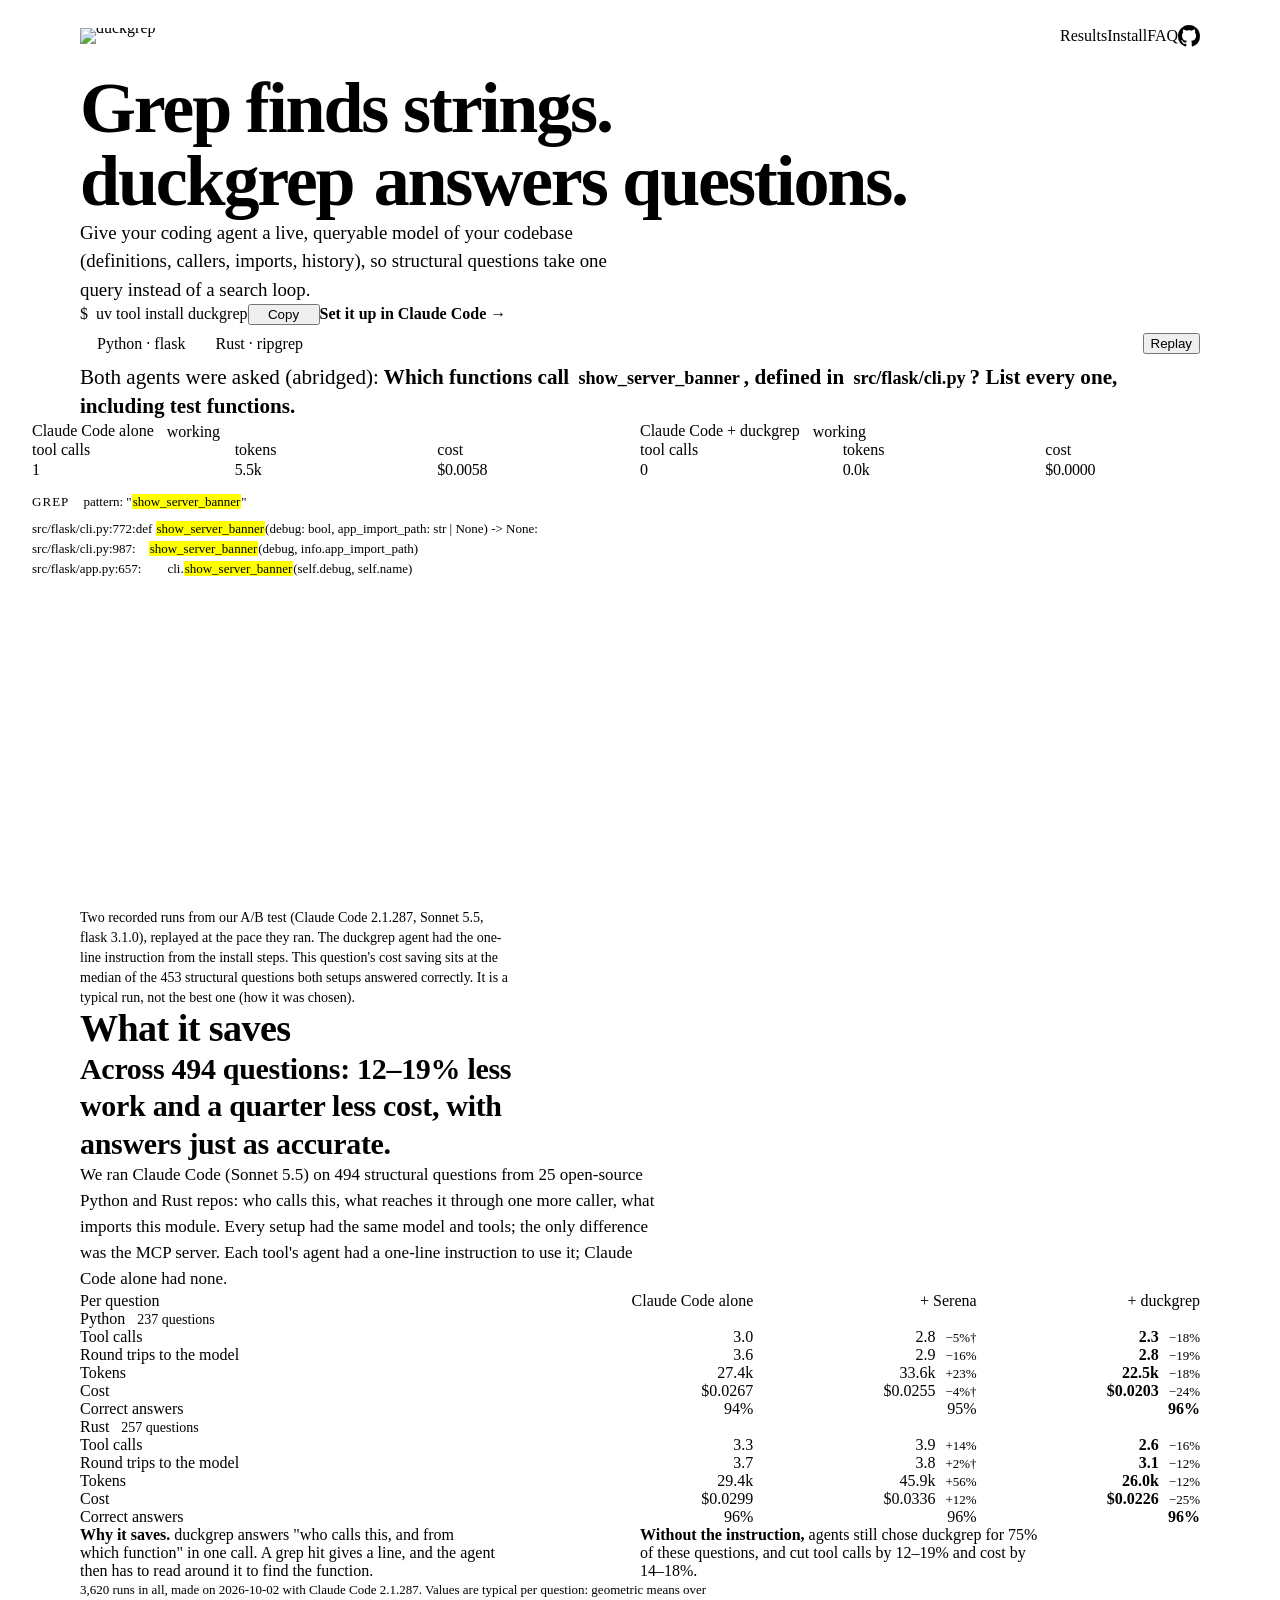
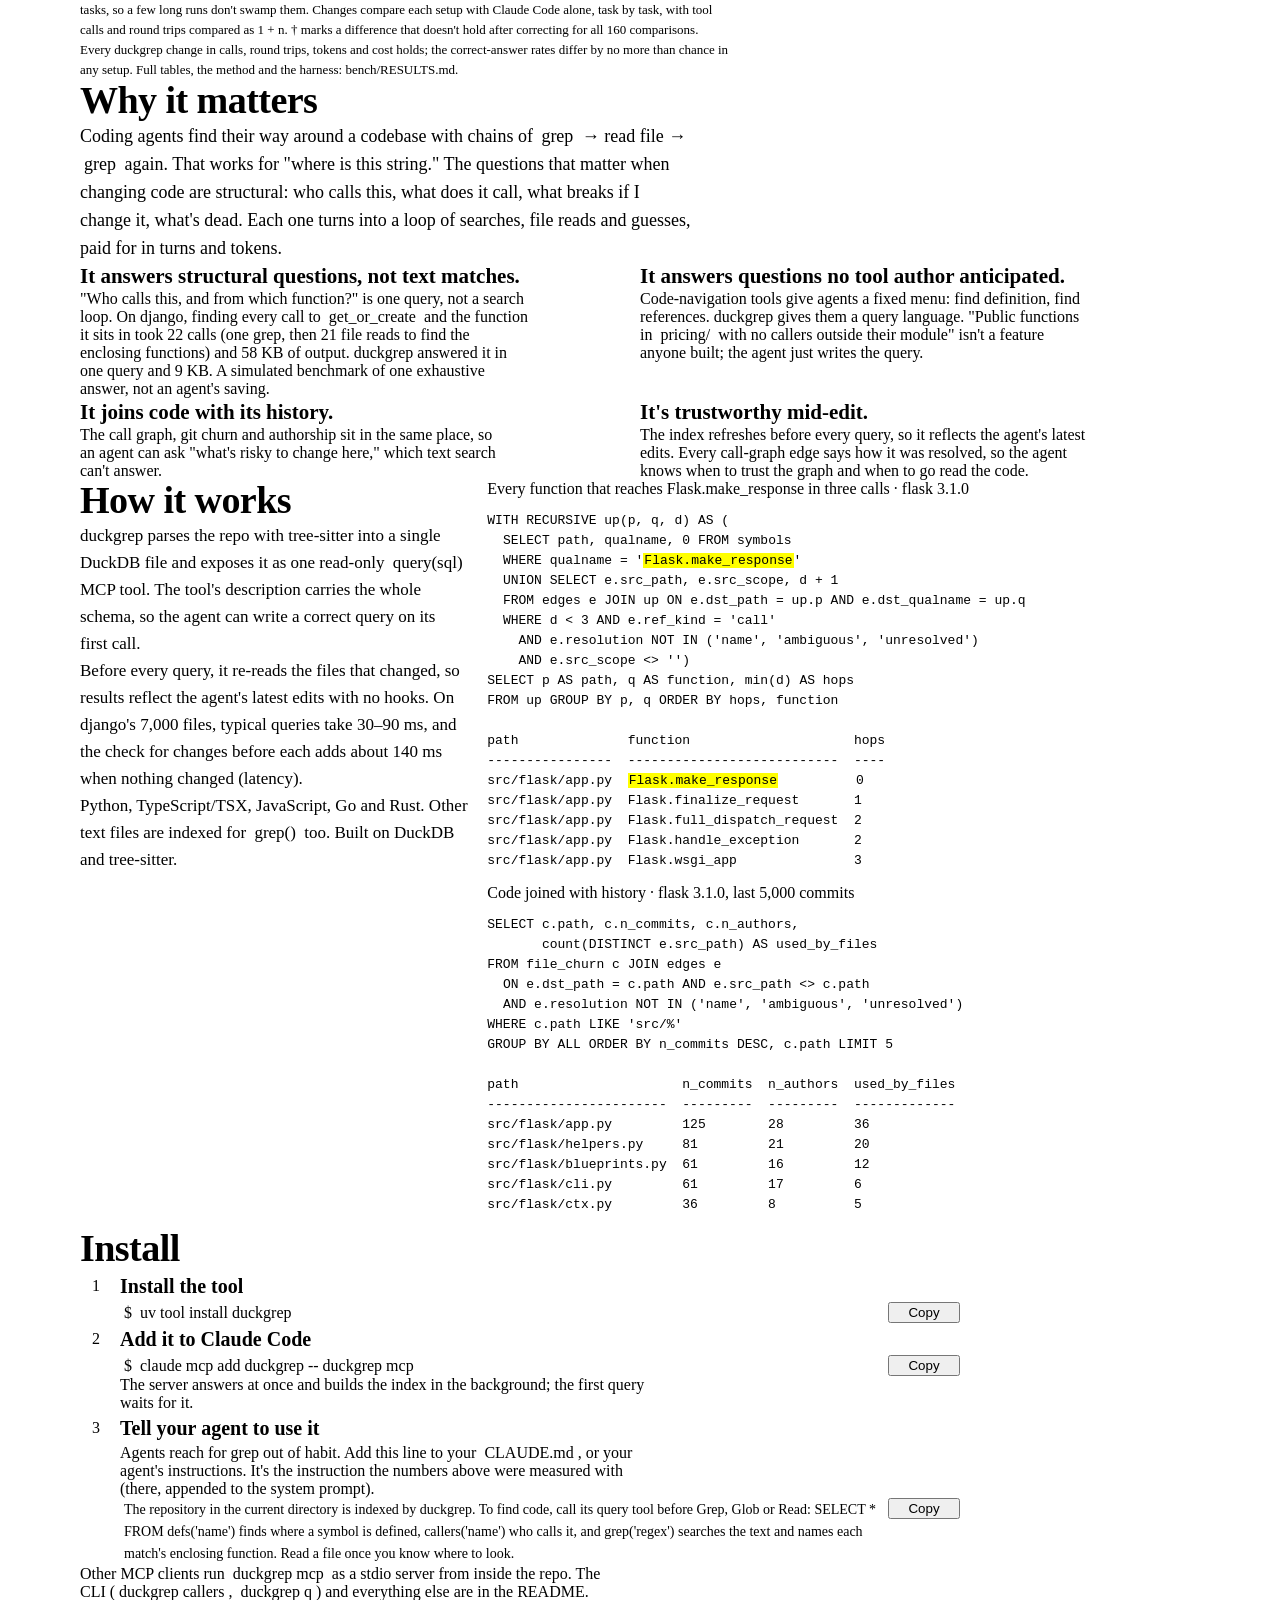
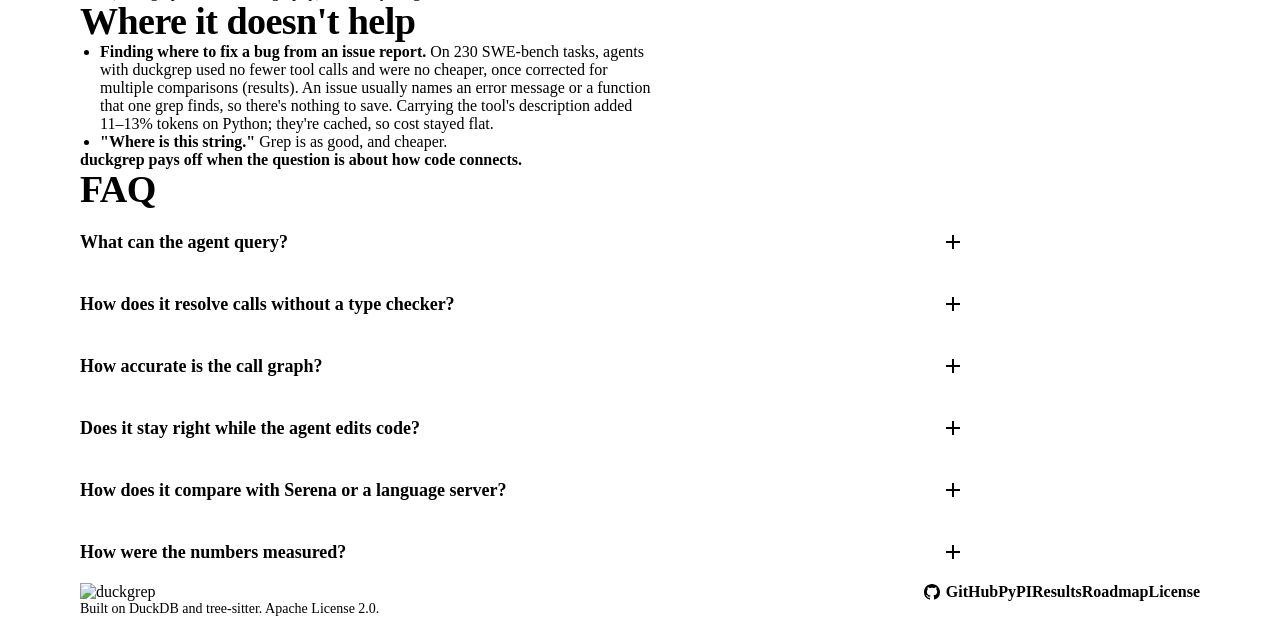
==== commit 56613403: "docs: Phase 2 numbers, tiers and roadmap Co-Authored-By: Claude Opus 5.5 <noreply@anthropic.com> Cla" ====
--- a/site/index.html
+++ b/site/index.html
@@ -297,8 +297,8 @@
     <div class="faq__a">
       <p>Tree-sitter gives syntax, not types, so every edge says how it was resolved:</p>
       <ul>
-        <li><strong>Confident</strong> (<code>self</code>, <code>local</code>, <code>package</code>, <code>import</code>, <code>module</code>, <code>qualified</code>): from scope and import analysis, including aliases, relative imports, star imports (Python and Rust), <code>go.mod</code> prefixes, Cargo crate names and one hop of re-exports. <code>qualified</code> (<code>Class.method</code>) needs the class defined or imported in the calling file.</li>
-        <li><strong><code>typed</code></strong> (confident, Python for now): <code>obj.method()</code> where the receiver's class can be read from syntax: <code>x = Foo()</code>, an annotation (<code>p: Foo</code>, or <code>-&gt; Foo</code> one call away), <code>self.attr</code> set or annotated in the class, an imported module-level instance, or <code>self</code>/<code>super()</code> through base classes in other files. A name bound more than once gets no inference. The edge goes to the method on that class or its nearest in-repo base; a subclass override isn't followed. A receiver whose class is outside the repo is <code>unresolved</code>, not a <code>name</code> guess.</li>
+        <li><strong>Confident</strong> (<code>self</code>, <code>local</code>, <code>package</code>, <code>import</code>, <code>module</code>, <code>qualified</code>): from scope and import analysis, including aliases, relative imports, star imports (Python and Rust), <code>go.mod</code> prefixes, Cargo crate names, and re-exports: one hop in every language, up to three named or star hops in Python. <code>qualified</code> (<code>Class.method</code>) needs the class defined or imported in the calling file.</li>
+        <li><strong><code>typed</code></strong> (confident, Python for now): <code>obj.method()</code> where the receiver's class can be read from syntax: <code>x = Foo()</code> and <code>Foo(...).m()</code>; an annotation (<code>p: Foo</code>, or <code>-&gt; Foo</code> one call away) or an unannotated function whose returns agree; <code>self.attr</code> set or annotated in the class, one more attribute hop (<code>bot.exchange.m()</code>), and class-body aliases (<code>form_class = Foo</code>); an imported module-level instance, a class defined in the calling function, and <code>x = h.m()</code> on a typed <code>h</code>; and <code>self</code>, <code>super()</code> and <code>super(C, self)</code> through base classes in other files. A name bound more than once gets no inference. The edge goes to the method on that class or its nearest in-repo base; a subclass override isn't followed. A receiver whose class is outside the repo is <code>unresolved</code>, not a <code>name</code> guess.</li>
         <li><strong><code>name</code></strong>: <code>obj.method()</code> on a receiver of unknown type, matched by method name, one row per candidate up to 10.</li>
         <li><strong><code>ambiguous</code></strong>: more candidates, or a method builtin types also have (<code>get</code>, <code>append</code>, <code>clone</code>). The target is left empty rather than guessed.</li>
         <li><strong><code>unresolved</code></strong>: no in-repo target, such as the standard library or third-party code.</li>
@@ -314,13 +314,13 @@
       <table class="mini">
         <thead><tr><th scope="col">Repo</th><th scope="col">Calls with an in-repo target</th><th scope="col">Resolved confidently</th><th scope="col">Precision</th></tr></thead>
         <tbody>
-          <tr><th scope="row">django</th><td>1,569</td><td>87.8%</td><td>99.9%</td></tr>
-          <tr><th scope="row">freqtrade</th><td>1,647</td><td>90.9%</td><td>100%</td></tr>
-          <tr><th scope="row">requests</th><td>161</td><td>90.1%</td><td>100%</td></tr>
+          <tr><th scope="row">django</th><td>1,554</td><td>95.3%</td><td>100%</td></tr>
+          <tr><th scope="row">freqtrade</th><td>1,598</td><td>95.4%</td><td>100%</td></tr>
+          <tr><th scope="row">requests</th><td>137</td><td>95.6%</td><td>100%</td></tr>
         </tbody>
       </table>
       </div>
-      <p>The rest fall to <code>name</code>, <code>ambiguous</code> or <code>unresolved</code>, which say so rather than guess. What remains are receivers syntax can't type (unannotated parameters, loop variables, chained calls, and runtime-built APIs such as Django's managers); see the <a href="https://github.com/ccf/duckgrep/blob/main/docs/roadmap.md">roadmap</a>.</p>
+      <p>The rest fall to <code>name</code>, <code>ambiguous</code> or <code>unresolved</code>, which say so rather than guess. What remains are receivers syntax can't type (unannotated parameters, loop variables, longer chains, and runtime-built APIs such as Django's managers); see the <a href="https://github.com/ccf/duckgrep/blob/main/docs/roadmap.md">roadmap</a>.</p>
     </div>
   </details>
 
